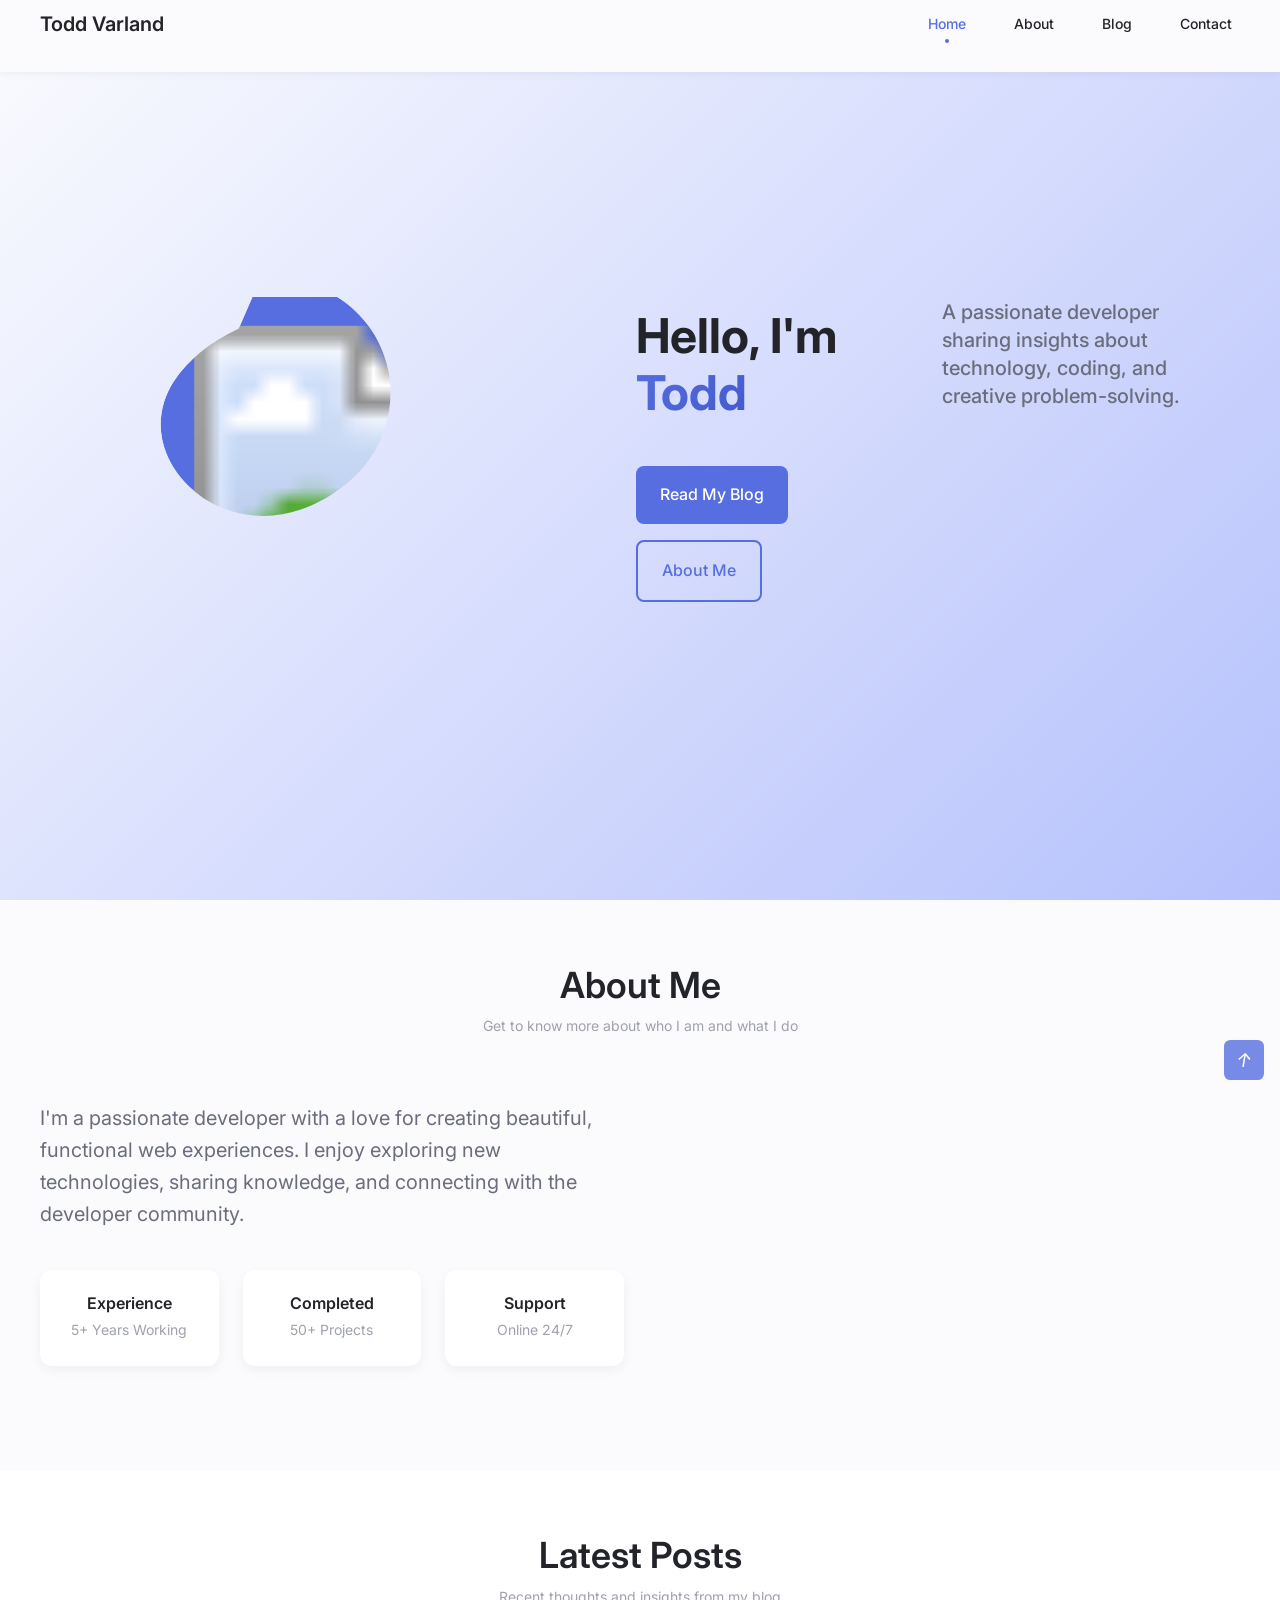
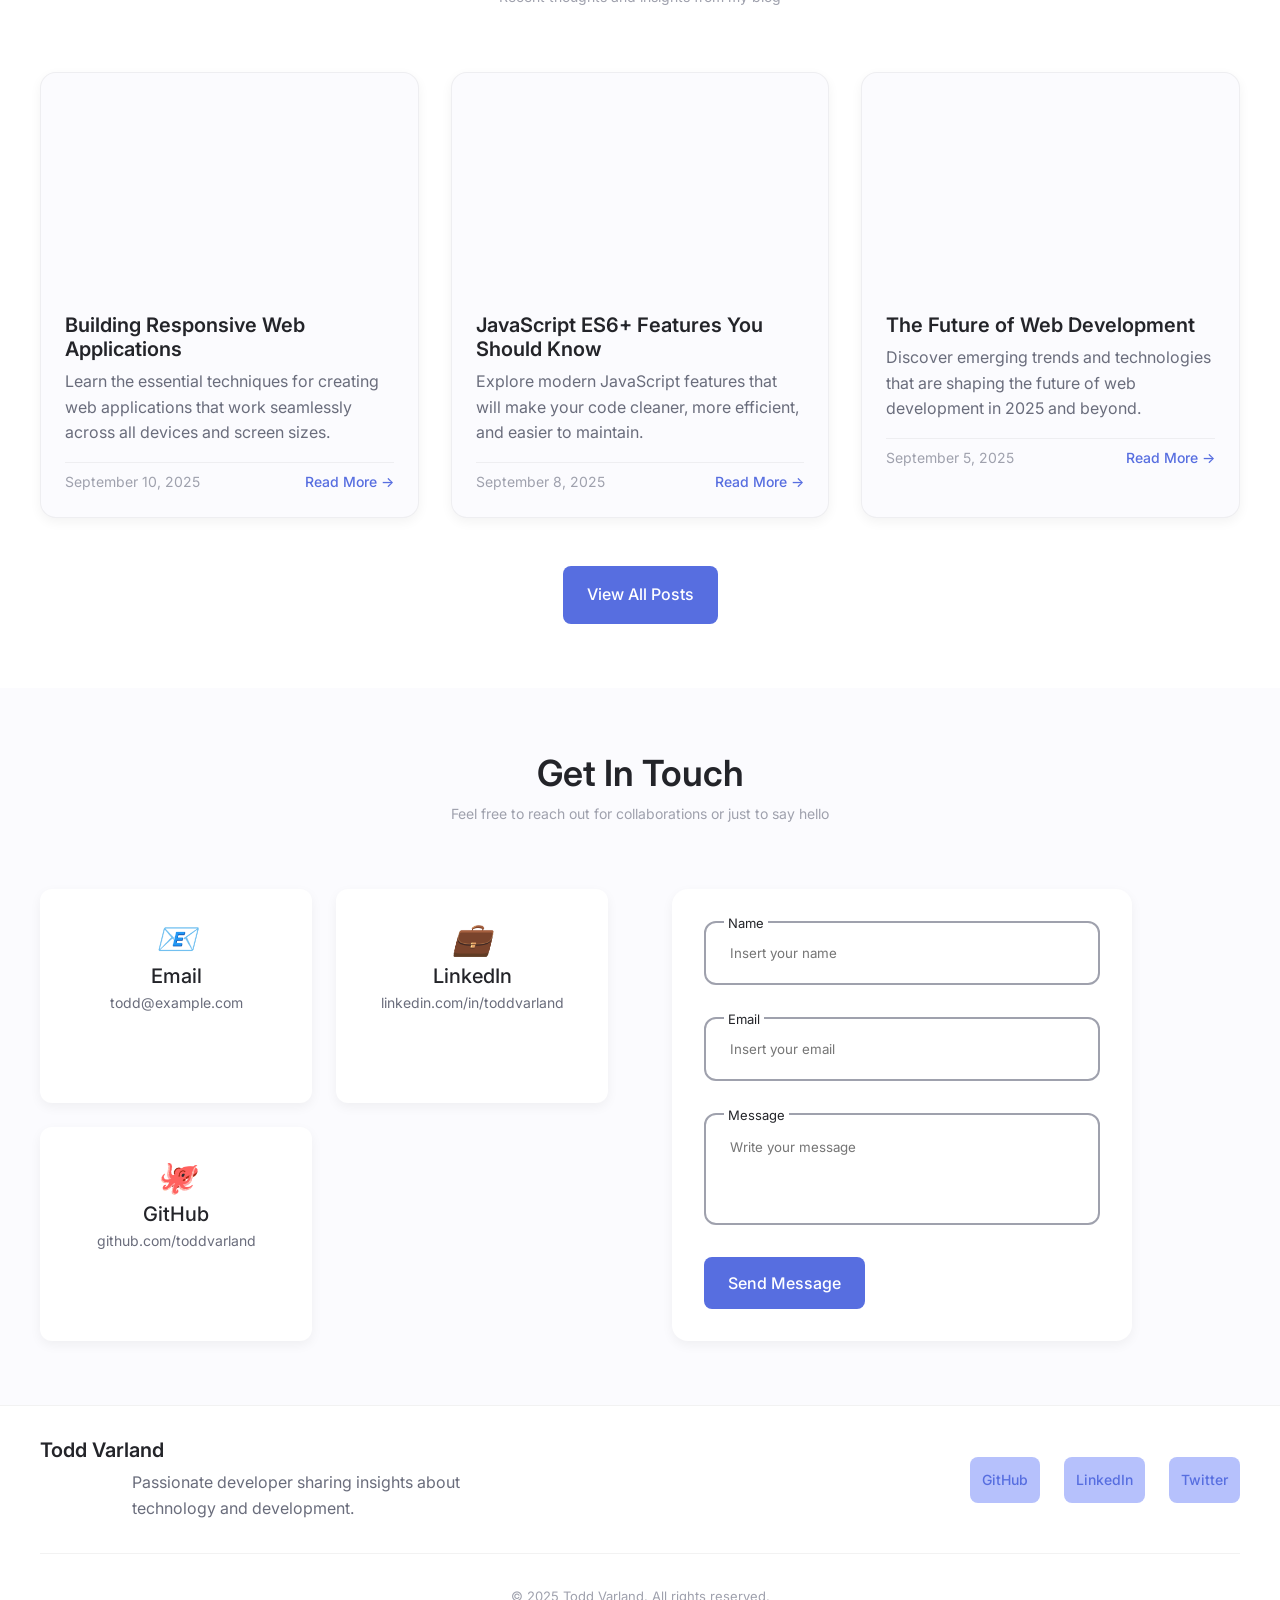
==== index.html @ dc386e63 "Add files via upload" ====
<!DOCTYPE html>
<html lang="en">
<head>
    <meta charset="UTF-8">
    <meta name="viewport" content="width=device-width, initial-scale=1.0">
    <title>Todd Varland - Personal Blog</title>
    <meta name="description" content="Personal blog featuring thoughts on technology, development, and life">
    
    <!-- Favicon -->
    <link rel="icon" href="data:image/svg+xml,<svg xmlns=%22http://www.w3.org/2000/svg%22 viewBox=%220 0 100 100%22><text y=%22.9em%22 font-size=%2290%22>📝</text></svg>">
    
    <!-- Fonts -->
    <link rel="preconnect" href="https://fonts.googleapis.com">
    <link rel="preconnect" href="https://fonts.gstatic.com" crossorigin>
    <link href="https://fonts.googleapis.com/css2?family=Inter:wght@300;400;500;600;700&family=JetBrains+Mono:wght@400;500&display=swap" rel="stylesheet">
    
    <!-- CSS -->
    <link rel="stylesheet" href="styles.css">
</head>
<body>
    <!-- Navigation -->
    <nav class="nav" id="nav">
        <div class="nav__container">
            <div class="nav__brand">
                <a href="#home" class="nav__logo">Todd Varland</a>
            </div>
            
            <div class="nav__menu" id="nav-menu">
                <ul class="nav__list">
                    <li class="nav__item">
                        <a href="#home" class="nav__link active">Home</a>
                    </li>
                    <li class="nav__item">
                        <a href="#about" class="nav__link">About</a>
                    </li>
                    <li class="nav__item">
                        <a href="#blog" class="nav__link">Blog</a>
                    </li>
                    <li class="nav__item">
                        <a href="#contact" class="nav__link">Contact</a>
                    </li>
                </ul>
                
                <div class="nav__close" id="nav-close">
                    <i class="icon-close">&times;</i>
                </div>
            </div>
            
            <div class="nav__toggle" id="nav-toggle">
                <i class="icon-menu">☰</i>
            </div>
        </div>
    </nav>

    <!-- Hero Section -->
    <section class="hero" id="home">
        <div class="hero__container">
            <div class="hero__content">
                <h1 class="hero__title">
                    Hello, I'm <span class="hero__highlight">Todd</span>
                </h1>
                <p class="hero__subtitle">
                    A passionate developer sharing insights about technology, coding, and creative problem-solving.
                </p>
                <div class="hero__actions">
                    <a href="#blog" class="btn btn--primary">Read My Blog</a>
                    <a href="#about" class="btn btn--secondary">About Me</a>
                </div>
            </div>
            <div class="hero__image">
                <div class="hero__blob">
                    <svg viewBox="0 0 200 187" xmlns="http://www.w3.org/2000/svg" xmlns:xlink="http://www.w3.org/1999/xlink">
                        <mask id="mask0" mask-type="alpha">
                            <path d="m60.1-2.5c17.3-8.2 39.1-6.6 54.9 4.4s26.5 28.1 29.4 46.6c2.9 18.5-1.3 37.3-11.9 52.4s-26.8 26.1-43.2 31.9c-16.4 5.8-34.2 5.3-49.7-1.2s-28.2-18.8-34.3-33.7c-6.1-14.9-4.4-31.1 4.4-44.9s23.5-25.1 40.8-33.3z"/>
                        </mask>
                        <g mask="url(#mask0)">
                            <path d="m60.1-2.5c17.3-8.2 39.1-6.6 54.9 4.4s26.5 28.1 29.4 46.6c2.9 18.5-1.3 37.3-11.9 52.4s-26.8 26.1-43.2 31.9c-16.4 5.8-34.2 5.3-49.7-1.2s-28.2-18.8-34.3-33.7c-6.1-14.9-4.4-31.1 4.4-44.9s23.5-25.1 40.8-33.3z"/>
                            <image class="hero__profile" x="12" y="18" href="https://via.placeholder.com/150x150/667eea/ffffff?text=TD"/>
                        </g>
                    </svg>
                </div>
            </div>
        </div>
    </section>

    <!-- About Section -->
    <section class="about" id="about">
        <div class="container">
            <div class="section__header">
                <h2 class="section__title">About Me</h2>
                <p class="section__subtitle">Get to know more about who I am and what I do</p>
            </div>
            
            <div class="about__content">
                <div class="about__text">
                    <p class="about__description">
                        I'm a passionate developer with a love for creating beautiful, functional web experiences. 
                        I enjoy exploring new technologies, sharing knowledge, and connecting with the developer community.
                    </p>
                    <div class="about__info">
                        <div class="about__box">
                            <h3 class="about__title">Experience</h3>
                            <span class="about__subtitle">5+ Years Working</span>
                        </div>
                        <div class="about__box">
                            <h3 class="about__title">Completed</h3>
                            <span class="about__subtitle">50+ Projects</span>
                        </div>
                        <div class="about__box">
                            <h3 class="about__title">Support</h3>
                            <span class="about__subtitle">Online 24/7</span>
                        </div>
                    </div>
                </div>
            </div>
        </div>
    </section>

    <!-- Blog Section -->
    <section class="blog" id="blog">
        <div class="container">
            <div class="section__header">
                <h2 class="section__title">Latest Posts</h2>
                <p class="section__subtitle">Recent thoughts and insights from my blog</p>
            </div>
            
            <div class="blog__container" id="blog-posts">
                <!-- Blog posts will be loaded here by JavaScript -->
            </div>
            
            <div class="blog__actions">
                <a href="blog.html" class="btn btn--primary">View All Posts</a>
            </div>
        </div>
    </section>

    <!-- Contact Section -->
    <section class="contact" id="contact">
        <div class="container">
            <div class="section__header">
                <h2 class="section__title">Get In Touch</h2>
                <p class="section__subtitle">Feel free to reach out for collaborations or just to say hello</p>
            </div>
            
            <div class="contact__content">
                <div class="contact__info">
                    <div class="contact__card">
                        <i class="contact__icon">📧</i>
                        <h3 class="contact__title">Email</h3>
                        <p class="contact__data">todd@example.com</p>
                    </div>
                    
                    <div class="contact__card">
                        <i class="contact__icon">💼</i>
                        <h3 class="contact__title">LinkedIn</h3>
                        <p class="contact__data">linkedin.com/in/toddvarland</p>
                    </div>
                    
                    <div class="contact__card">
                        <i class="contact__icon">🐙</i>
                        <h3 class="contact__title">GitHub</h3>
                        <p class="contact__data">github.com/toddvarland</p>
                    </div>
                </div>
                
                <form class="contact__form" id="contact-form">
                    <div class="contact__form-div">
                        <label class="contact__form-tag">Name</label>
                        <input type="text" name="name" placeholder="Insert your name" class="contact__form-input" required>
                    </div>
                    
                    <div class="contact__form-div">
                        <label class="contact__form-tag">Email</label>
                        <input type="email" name="email" placeholder="Insert your email" class="contact__form-input" required>
                    </div>
                    
                    <div class="contact__form-div contact__form-area">
                        <label class="contact__form-tag">Message</label>
                        <textarea name="message" cols="30" rows="10" placeholder="Write your message" class="contact__form-input" required></textarea>
                    </div>
                    
                    <button type="submit" class="btn btn--primary">
                        Send Message
                    </button>
                </form>
            </div>
        </div>
    </section>

    <!-- Footer -->
    <footer class="footer">
        <div class="container">
            <div class="footer__content">
                <div class="footer__info">
                    <h3 class="footer__title">Todd Varland</h3>
                    <p class="footer__description">
                        Passionate developer sharing insights about technology and development.
                    </p>
                </div>
                
                <div class="footer__social">
                    <a href="#" class="footer__social-link" target="_blank">GitHub</a>
                    <a href="#" class="footer__social-link" target="_blank">LinkedIn</a>
                    <a href="#" class="footer__social-link" target="_blank">Twitter</a>
                </div>
            </div>
            
            <div class="footer__copy">
                <p>&copy; 2025 Todd Varland. All rights reserved.</p>
            </div>
        </div>
    </footer>

    <!-- Scroll Up Button -->
    <a href="#" class="scrollup" id="scroll-up">
        <i class="scrollup__icon">↑</i>
    </a>

    <!-- JavaScript -->
    <script src="script.js"></script>
</body>
</html>
---- styles.css ----
/* ===== CSS VARIABLES ===== */
:root {
  --header-height: 3rem;
  
  /* Colors */
  --hue-color: 230;
  --first-color: hsl(var(--hue-color), 69%, 61%);
  --first-color-second: hsl(var(--hue-color), 69%, 61%);
  --first-color-alt: hsl(var(--hue-color), 57%, 53%);
  --first-color-lighter: hsl(var(--hue-color), 92%, 85%);
  --title-color: hsl(var(--hue-color), 8%, 15%);
  --text-color: hsl(var(--hue-color), 8%, 45%);
  --text-color-light: hsl(var(--hue-color), 8%, 65%);
  --input-color: hsl(var(--hue-color), 70%, 96%);
  --body-color: hsl(var(--hue-color), 60%, 99%);
  --container-color: #fff;
  --scroll-bar-color: hsl(var(--hue-color), 12%, 90%);
  --scroll-thumb-color: hsl(var(--hue-color), 12%, 80%);

  /* Typography */
  --body-font: 'Inter', sans-serif;
  --code-font: 'JetBrains Mono', monospace;

  --big-font-size: 2rem;
  --h1-font-size: 1.5rem;
  --h2-font-size: 1.25rem;
  --h3-font-size: 1.125rem;
  --normal-font-size: .938rem;
  --small-font-size: .813rem;
  --smaller-font-size: .75rem;

  /* Font weight */
  --font-medium: 500;
  --font-semi-bold: 600;
  --font-bold: 700;

  /* Margins Bottom */
  --mb-0-25: .25rem;
  --mb-0-5: .5rem;
  --mb-0-75: .75rem;
  --mb-1: 1rem;
  --mb-1-5: 1.5rem;
  --mb-2: 2rem;
  --mb-2-5: 2.5rem;
  --mb-3: 3rem;

  /* z index */
  --z-tooltip: 10;
  --z-fixed: 100;
  --z-modal: 1000;

  /* Animation */
  --transition: all 0.3s cubic-bezier(0.4, 0, 0.2, 1);
}

/* Font size for large devices */
@media screen and (min-width: 968px) {
  :root {
    --big-font-size: 3rem;
    --h1-font-size: 2.25rem;
    --h2-font-size: 1.5rem;
    --h3-font-size: 1.25rem;
    --normal-font-size: 1rem;
    --small-font-size: .875rem;
    --smaller-font-size: .813rem;
  }
}

/* Dark theme */
body.dark-theme {
  --first-color-second: hsl(var(--hue-color), 30%, 8%);
  --title-color: hsl(var(--hue-color), 8%, 95%);
  --text-color: hsl(var(--hue-color), 8%, 75%);
  --input-color: hsl(var(--hue-color), 29%, 16%);
  --body-color: hsl(var(--hue-color), 28%, 12%);
  --container-color: hsl(var(--hue-color), 29%, 16%);
  --scroll-bar-color: hsl(var(--hue-color), 12%, 48%);
  --scroll-thumb-color: hsl(var(--hue-color), 12%, 36%);
}

/* ===== BASE ===== */
* {
  box-sizing: border-box;
  padding: 0;
  margin: 0;
}

html {
  scroll-behavior: smooth;
}

body {
  margin: 0 0 var(--header-height) 0;
  font-family: var(--body-font);
  font-size: var(--normal-font-size);
  background-color: var(--body-color);
  color: var(--text-color);
  line-height: 1.6;
}

h1, h2, h3, h4 {
  color: var(--title-color);
  font-weight: var(--font-semi-bold);
  line-height: 1.2;
}

ul {
  list-style: none;
}

a {
  text-decoration: none;
  color: inherit;
}

img {
  max-width: 100%;
  height: auto;
}

/* ===== REUSABLE CSS CLASSES ===== */
.container {
  max-width: 1200px;
  margin-left: var(--mb-1-5);
  margin-right: var(--mb-1-5);
}

.grid {
  display: grid;
}

.section {
  padding: 2rem 0 4rem;
}

.section__title {
  font-size: var(--h1-font-size);
  color: var(--title-color);
  text-align: center;
  margin-bottom: var(--mb-0-5);
}

.section__subtitle {
  display: block;
  font-size: var(--small-font-size);
  color: var(--text-color-light);
  text-align: center;
  margin-bottom: var(--mb-3);
}

.section__header {
  margin-bottom: var(--mb-3);
}

/* ===== BUTTONS ===== */
.btn {
  display: inline-block;
  background-color: var(--first-color);
  color: #fff;
  padding: 1rem 1.5rem;
  border-radius: .5rem;
  font-weight: var(--font-medium);
  text-align: center;
  border: none;
  cursor: pointer;
  transition: var(--transition);
  font-family: inherit;
  font-size: var(--normal-font-size);
}

.btn:hover {
  background-color: var(--first-color-alt);
  transform: translateY(-2px);
  box-shadow: 0 8px 24px rgba(0, 0, 0, 0.1);
}

.btn--secondary {
  background-color: transparent;
  color: var(--first-color);
  border: 2px solid var(--first-color);
}

.btn--secondary:hover {
  background-color: var(--first-color);
  color: #fff;
}

.btn--small {
  padding: .75rem 1rem;
  font-size: var(--small-font-size);
}

/* ===== HEADER & NAV ===== */
.nav {
  width: 100%;
  height: var(--header-height);
  background-color: var(--body-color);
  position: fixed;
  top: 0;
  left: 0;
  z-index: var(--z-fixed);
  transition: var(--transition);
  box-shadow: 0 2px 8px rgba(0, 0, 0, 0.05);
}

.nav__container {
  max-width: 1200px;
  height: var(--header-height);
  display: flex;
  justify-content: space-between;
  align-items: center;
  margin: 0 var(--mb-1-5);
}

.nav__logo {
  color: var(--title-color);
  font-weight: var(--font-semi-bold);
  font-size: var(--h3-font-size);
}

.nav__menu {
  position: relative;
}

.nav__list {
  display: flex;
  column-gap: 2rem;
}

.nav__link {
  display: flex;
  flex-direction: column;
  align-items: center;
  font-size: var(--small-font-size);
  color: var(--title-color);
  font-weight: var(--font-medium);
  padding: .5rem;
  border-radius: .25rem;
  position: relative;
  transition: var(--transition);
}

.nav__link:hover,
.nav__link.active {
  color: var(--first-color);
}

.nav__link.active::after {
  content: '';
  position: absolute;
  bottom: 0;
  left: 50%;
  transform: translateX(-50%);
  width: 4px;
  height: 4px;
  background-color: var(--first-color);
  border-radius: 50%;
}

.nav__toggle,
.nav__close {
  display: none;
}

/* ===== HERO ===== */
.hero {
  background: linear-gradient(135deg, var(--body-color) 0%, var(--first-color-lighter) 100%);
  padding: calc(var(--header-height) + 2rem) 0 2rem;
  min-height: 100vh;
  display: flex;
  align-items: center;
}

.hero__container {
  max-width: 1200px;
  margin: 0 var(--mb-1-5);
  display: grid;
  gap: 1.5rem;
  align-items: center;
}

.hero__content {
  display: grid;
  gap: 1.5rem;
}

.hero__title {
  font-size: var(--big-font-size);
  margin-bottom: var(--mb-0-75);
  font-weight: var(--font-bold);
}

.hero__highlight {
  background: linear-gradient(135deg, var(--first-color), var(--first-color-alt));
  -webkit-background-clip: text;
  -webkit-text-fill-color: transparent;
  background-clip: text;
}

.hero__subtitle {
  font-size: var(--h3-font-size);
  color: var(--text-color);
  font-weight: var(--font-medium);
  line-height: 1.4;
  margin-bottom: var(--mb-2);
}

.hero__actions {
  display: flex;
  gap: 1rem;
  flex-wrap: wrap;
}

.hero__image {
  display: flex;
  justify-content: center;
}

.hero__blob {
  width: 200px;
  fill: var(--first-color);
}

.hero__blob path {
  fill: var(--first-color);
}

.hero__profile {
  width: 120px;
  height: 120px;
  border-radius: 50%;
}

/* ===== ABOUT ===== */
.about {
  padding: 4rem 0;
}

.about__content {
  display: grid;
  gap: 2rem;
}

.about__description {
  text-align: center;
  margin-bottom: var(--mb-2-5);
  font-size: var(--h3-font-size);
  line-height: 1.6;
}

.about__info {
  display: grid;
  grid-template-columns: repeat(auto-fit, minmax(150px, 1fr));
  gap: 1.5rem;
  margin-bottom: var(--mb-2-5);
}

.about__box {
  background-color: var(--container-color);
  border-radius: .75rem;
  text-align: center;
  padding: 1.5rem;
  box-shadow: 0 4px 12px rgba(0, 0, 0, 0.05);
  transition: var(--transition);
}

.about__box:hover {
  transform: translateY(-4px);
  box-shadow: 0 8px 24px rgba(0, 0, 0, 0.1);
}

.about__title {
  font-size: var(--normal-font-size);
  color: var(--title-color);
  font-weight: var(--font-semi-bold);
  margin-bottom: var(--mb-0-25);
}

.about__subtitle {
  font-size: var(--small-font-size);
  color: var(--text-color-light);
}

/* ===== BLOG ===== */
.blog {
  background-color: var(--container-color);
  padding: 4rem 0;
}

.blog__container {
  display: grid;
  gap: 2rem;
  grid-template-columns: repeat(auto-fit, minmax(300px, 1fr));
}

.blog__card {
  background-color: var(--body-color);
  padding: 1.5rem;
  border-radius: 1rem;
  box-shadow: 0 4px 12px rgba(0, 0, 0, 0.05);
  transition: var(--transition);
  border: 1px solid rgba(0, 0, 0, 0.05);
}

.blog__card:hover {
  transform: translateY(-4px);
  box-shadow: 0 12px 32px rgba(0, 0, 0, 0.1);
}

.blog__img {
  width: 100%;
  height: 200px;
  border-radius: .75rem;
  margin-bottom: var(--mb-1);
  object-fit: cover;
  background: linear-gradient(135deg, var(--first-color-lighter), var(--first-color));
}

.blog__title {
  font-size: var(--h3-font-size);
  margin-bottom: var(--mb-0-5);
  color: var(--title-color);
}

.blog__title:hover {
  color: var(--first-color);
}

.blog__description {
  margin-bottom: var(--mb-1);
  color: var(--text-color);
  line-height: 1.6;
}

.blog__footer {
  display: flex;
  justify-content: space-between;
  align-items: center;
  padding-top: var(--mb-0-5);
  border-top: 1px solid rgba(0, 0, 0, 0.05);
}

.blog__date {
  font-size: var(--small-font-size);
  color: var(--text-color-light);
}

.blog__read-more {
  color: var(--first-color);
  font-weight: var(--font-medium);
  font-size: var(--small-font-size);
}

.blog__actions {
  text-align: center;
  margin-top: var(--mb-3);
}

/* ===== CONTACT ===== */
.contact {
  padding: 4rem 0;
}

.contact__content {
  display: grid;
  gap: 3rem;
}

.contact__info {
  display: grid;
  gap: 1.5rem;
  grid-template-columns: repeat(auto-fit, minmax(250px, 1fr));
}

.contact__card {
  background-color: var(--container-color);
  padding: 1.5rem;
  border-radius: .75rem;
  text-align: center;
  box-shadow: 0 4px 12px rgba(0, 0, 0, 0.05);
  transition: var(--transition);
}

.contact__card:hover {
  transform: translateY(-4px);
  box-shadow: 0 8px 24px rgba(0, 0, 0, 0.1);
}

.contact__icon {
  font-size: 2rem;
  margin-bottom: var(--mb-0-5);
}

.contact__title {
  font-size: var(--h3-font-size);
  color: var(--title-color);
  font-weight: var(--font-medium);
  margin-bottom: var(--mb-0-25);
}

.contact__data {
  color: var(--text-color);
  font-size: var(--small-font-size);
}

.contact__form {
  background-color: var(--container-color);
  padding: 2rem;
  border-radius: 1rem;
  box-shadow: 0 4px 12px rgba(0, 0, 0, 0.05);
}

.contact__form-div {
  position: relative;
  margin-bottom: var(--mb-2);
  height: 4rem;
}

.contact__form-area {
  height: 7rem;
}

.contact__form-input {
  position: absolute;
  top: 0;
  left: 0;
  width: 100%;
  height: 100%;
  border: 2px solid var(--text-color-light);
  background: none;
  color: var(--text-color);
  outline: none;
  border-radius: .75rem;
  padding: 1.5rem;
  z-index: 1;
  resize: none;
  font-family: inherit;
  transition: var(--transition);
}

.contact__form-input:focus {
  border-color: var(--first-color);
}

.contact__form-tag {
  position: absolute;
  top: -.75rem;
  left: 1.25rem;
  font-size: var(--smaller-font-size);
  padding: .25rem;
  background-color: var(--container-color);
  color: var(--title-color);
  z-index: 10;
}

/* ===== FOOTER ===== */
.footer {
  background-color: var(--container-color);
  padding: 2rem 0 1rem;
  border-top: 1px solid rgba(0, 0, 0, 0.05);
}

.footer__content {
  display: grid;
  gap: 2rem;
  align-items: center;
  text-align: center;
}

.footer__title {
  font-size: var(--h3-font-size);
  color: var(--title-color);
  margin-bottom: var(--mb-0-5);
}

.footer__description {
  max-width: 400px;
  margin: 0 auto;
  color: var(--text-color);
}

.footer__social {
  display: flex;
  justify-content: center;
  gap: 1.5rem;
}

.footer__social-link {
  background-color: var(--first-color-lighter);
  color: var(--first-color);
  padding: .75rem;
  border-radius: .5rem;
  font-size: var(--small-font-size);
  font-weight: var(--font-medium);
  transition: var(--transition);
}

.footer__social-link:hover {
  background-color: var(--first-color);
  color: #fff;
  transform: translateY(-2px);
}

.footer__copy {
  text-align: center;
  font-size: var(--smaller-font-size);
  color: var(--text-color-light);
  margin-top: var(--mb-2);
  padding-top: var(--mb-2);
  border-top: 1px solid rgba(0, 0, 0, 0.05);
}

/* ===== SCROLL UP ===== */
.scrollup {
  position: fixed;
  right: 1rem;
  bottom: -20%;
  background-color: var(--first-color);
  opacity: .8;
  padding: 0 .3rem;
  border-radius: .4rem;
  z-index: var(--z-tooltip);
  transition: var(--transition);
  width: 40px;
  height: 40px;
  display: flex;
  align-items: center;
  justify-content: center;
}

.scrollup:hover {
  background-color: var(--first-color-alt);
  opacity: 1;
  transform: translateY(-2px);
}

.scrollup__icon {
  color: #fff;
  font-size: 1.2rem;
}

.show-scroll {
  bottom: 5rem;
}

/* ===== SCROLL BAR ===== */
::-webkit-scrollbar {
  width: .60rem;
  background-color: var(--scroll-bar-color);
  border-radius: .5rem;
}

::-webkit-scrollbar-thumb {
  background-color: var(--scroll-thumb-color);
  border-radius: .5rem;
}

::-webkit-scrollbar-thumb:hover {
  background-color: var(--text-color-light);
}

/* ===== MEDIA QUERIES ===== */

/* For small devices */
@media screen and (max-width: 350px) {
  .container {
    margin-left: var(--mb-1);
    margin-right: var(--mb-1);
  }

  .hero__actions {
    flex-direction: column;
  }

  .hero__actions .btn {
    width: 100%;
  }

  .nav__menu {
    padding: 2rem .25rem 4rem;
  }
  
  .nav__list {
    column-gap: 0;
  }

  .about__info {
    grid-template-columns: 1fr;
  }

  .contact__info {
    grid-template-columns: 1fr;
  }
}

/* For medium devices */
@media screen and (min-width: 568px) {
  .hero__content,
  .about__content,
  .contact__content {
    grid-template-columns: repeat(2, 1fr);
  }

  .hero__content {
    align-items: center;
  }

  .hero__image {
    order: 1;
  }

  .hero__content {
    order: 2;
  }
}

@media screen and (max-width: 767px) {
  .nav__menu {
    position: fixed;
    bottom: -100%;
    left: 0;
    width: 100%;
    background-color: var(--body-color);
    padding: 2rem 1.5rem 4rem;
    box-shadow: 0 -1px 4px rgba(0, 0, 0, .15);
    border-radius: 1.5rem 1.5rem 0 0;
    transition: var(--transition);
  }

  .nav__list {
    grid-template-columns: repeat(3, 1fr);
    gap: 2rem;
  }

  .nav__toggle,
  .nav__close {
    display: block;
  }

  .nav__toggle {
    font-size: 1.1rem;
    cursor: pointer;
    color: var(--title-color);
  }

  .nav__close {
    position: absolute;
    right: 1.3rem;
    bottom: .5rem;
    font-size: 1.5rem;
    cursor: pointer;
    color: var(--first-color);
  }

  .show-menu {
    bottom: 0;
  }

  /* Scroll header */
  .scroll-header {
    box-shadow: 0 -1px 4px rgba(0, 0, 0, .15);
  }
}

/* For large devices */
@media screen and (min-width: 768px) {
  .container {
    margin-left: auto;
    margin-right: auto;
  }

  body {
    margin: 0;
  }

  .section {
    padding: 6rem 0 2rem;
  }

  .section__subtitle {
    margin-bottom: 4rem;
  }

  .nav {
    height: calc(var(--header-height) + 1.5rem);
  }

  .nav__list {
    column-gap: 2rem;
  }

  .nav__toggle,
  .nav__close {
    display: none;
  }

  .hero {
    padding: 0;
    min-height: 100vh;
  }

  .hero__container {
    grid-template-columns: repeat(2, 1fr);
    align-items: center;
  }

  .hero__content {
    text-align: left;
  }

  .hero__actions {
    justify-content: flex-start;
  }

  .about__container {
    grid-template-columns: repeat(2, 1fr);
    align-items: center;
    column-gap: 4rem;
  }

  .about__content {
    text-align: left;
  }

  .about__description {
    text-align: left;
    margin-bottom: var(--mb-2-5);
  }

  .contact__content {
    grid-template-columns: repeat(2, 1fr);
    column-gap: 4rem;
  }

  .footer__content {
    grid-template-columns: repeat(2, 1fr);
    align-items: center;
    text-align: left;
  }

  .footer__social {
    justify-content: flex-end;
  }
}

@media screen and (min-width: 1024px) {
  .header,
  .main,
  .footer__container {
    padding: 0;
  }

  .nav__container {
    margin: 0 auto;
  }

  .hero__blob {
    width: 320px;
  }

  .hero__profile {
    width: 170px;
    height: 170px;
  }

  .about__info {
    grid-template-columns: repeat(3, 1fr);
  }

  .blog__container {
    grid-template-columns: repeat(3, 1fr);
  }

  .contact__form {
    width: 460px;
  }

  .contact__inputs {
    grid-template-columns: repeat(2, 1fr);
  }
}

/* ===== ANIMATIONS ===== */
@keyframes fadeInUp {
  from {
    opacity: 0;
    transform: translateY(30px);
  }
  to {
    opacity: 1;
    transform: translateY(0);
  }
}

@keyframes fadeIn {
  from {
    opacity: 0;
  }
  to {
    opacity: 1;
  }
}

.fade-in {
  animation: fadeIn 0.6s ease-out;
}

.fade-in-up {
  animation: fadeInUp 0.6s ease-out;
}
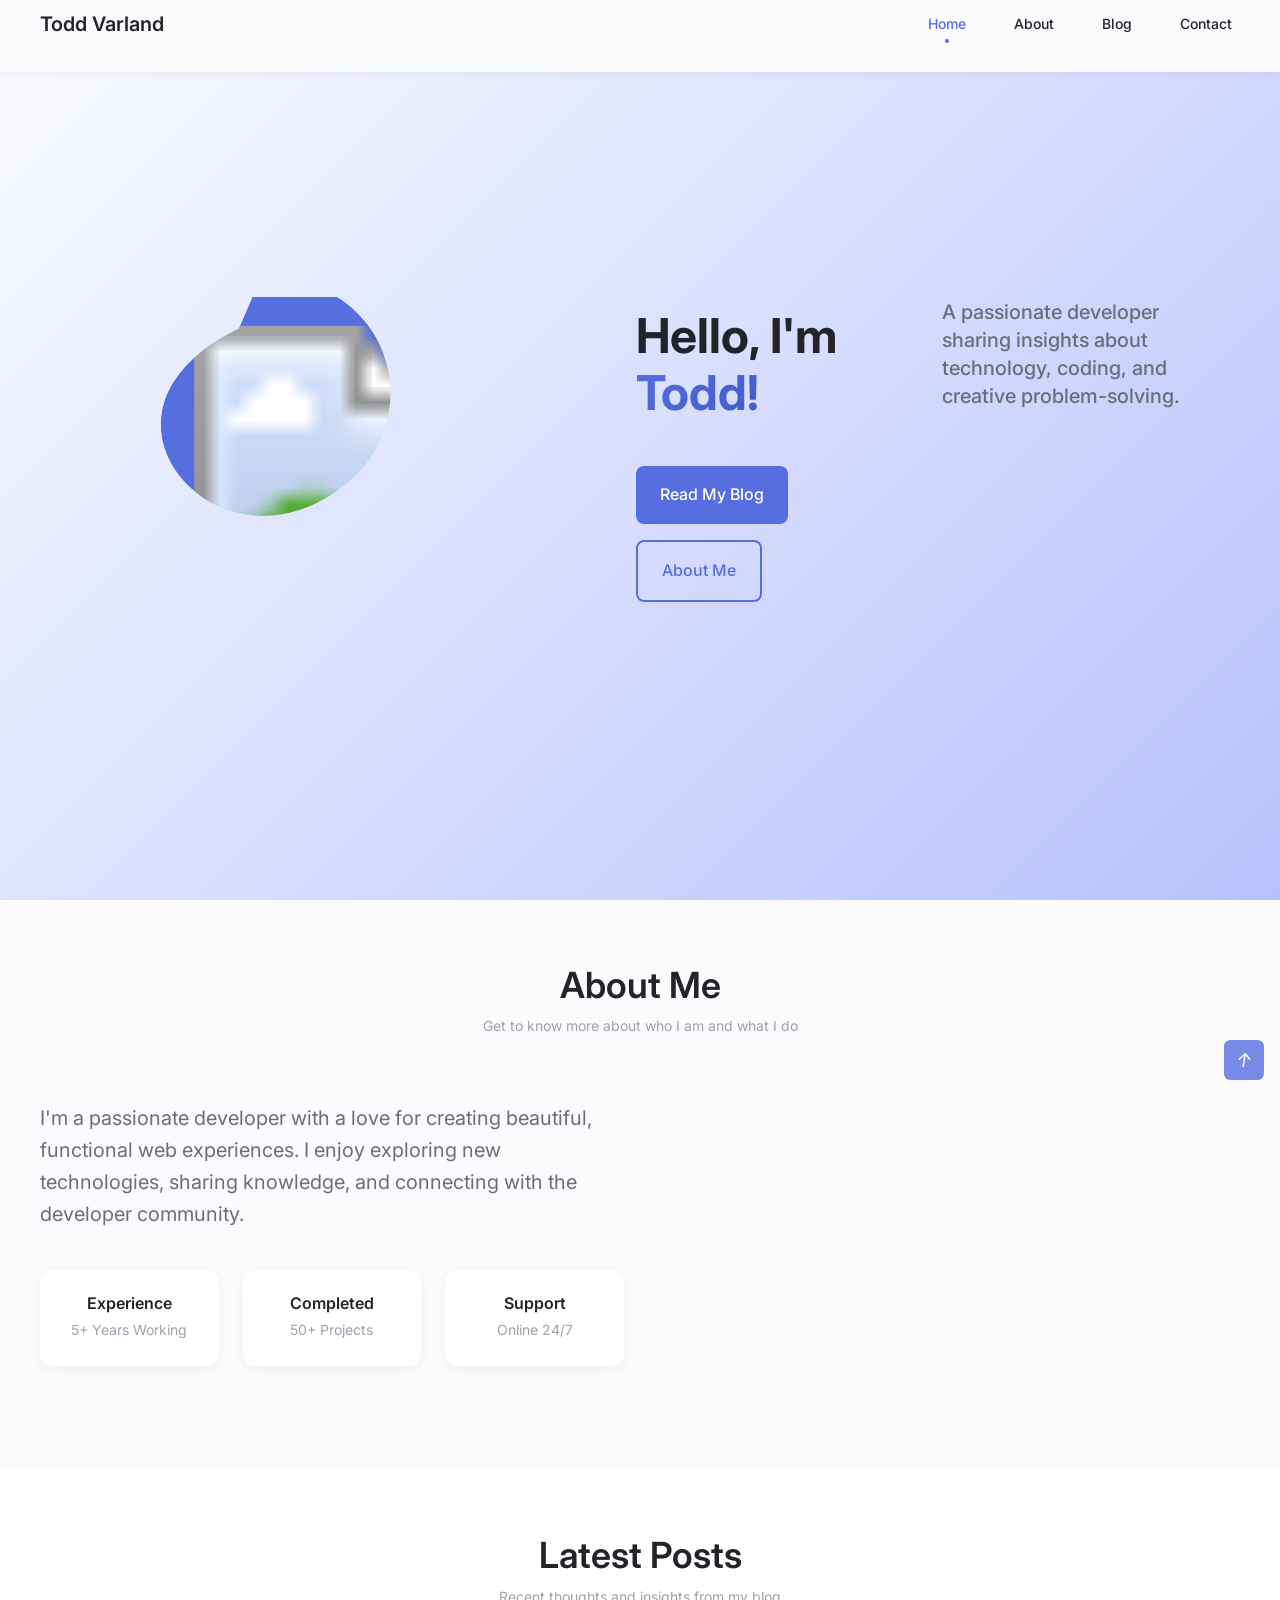
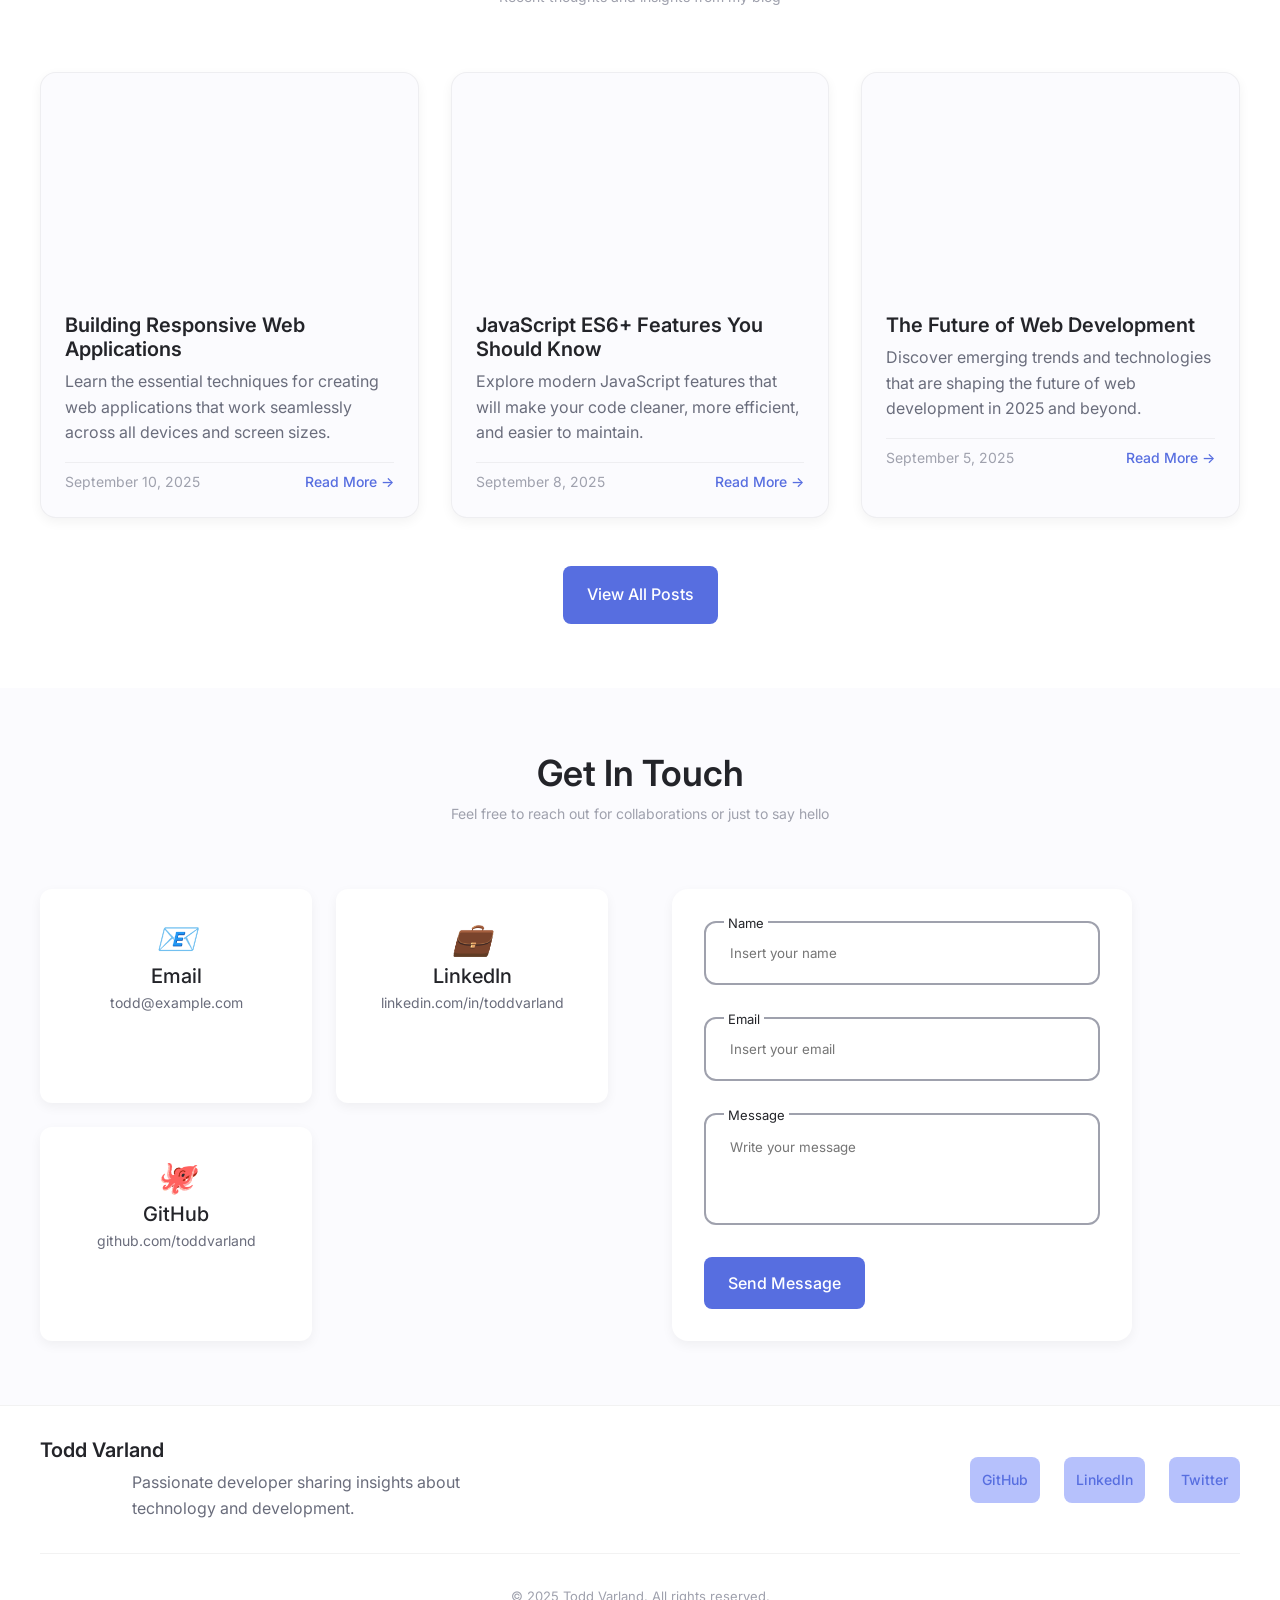
==== commit 487c9203: "changed name" ====
--- a/index.html
+++ b/index.html
@@ -57,7 +57,7 @@
         <div class="hero__container">
             <div class="hero__content">
                 <h1 class="hero__title">
-                    Hello, I'm <span class="hero__highlight">Todd</span>
+                    Hello, I'm <span class="hero__highlight">Todd!</span>
                 </h1>
                 <p class="hero__subtitle">
                     A passionate developer sharing insights about technology, coding, and creative problem-solving.
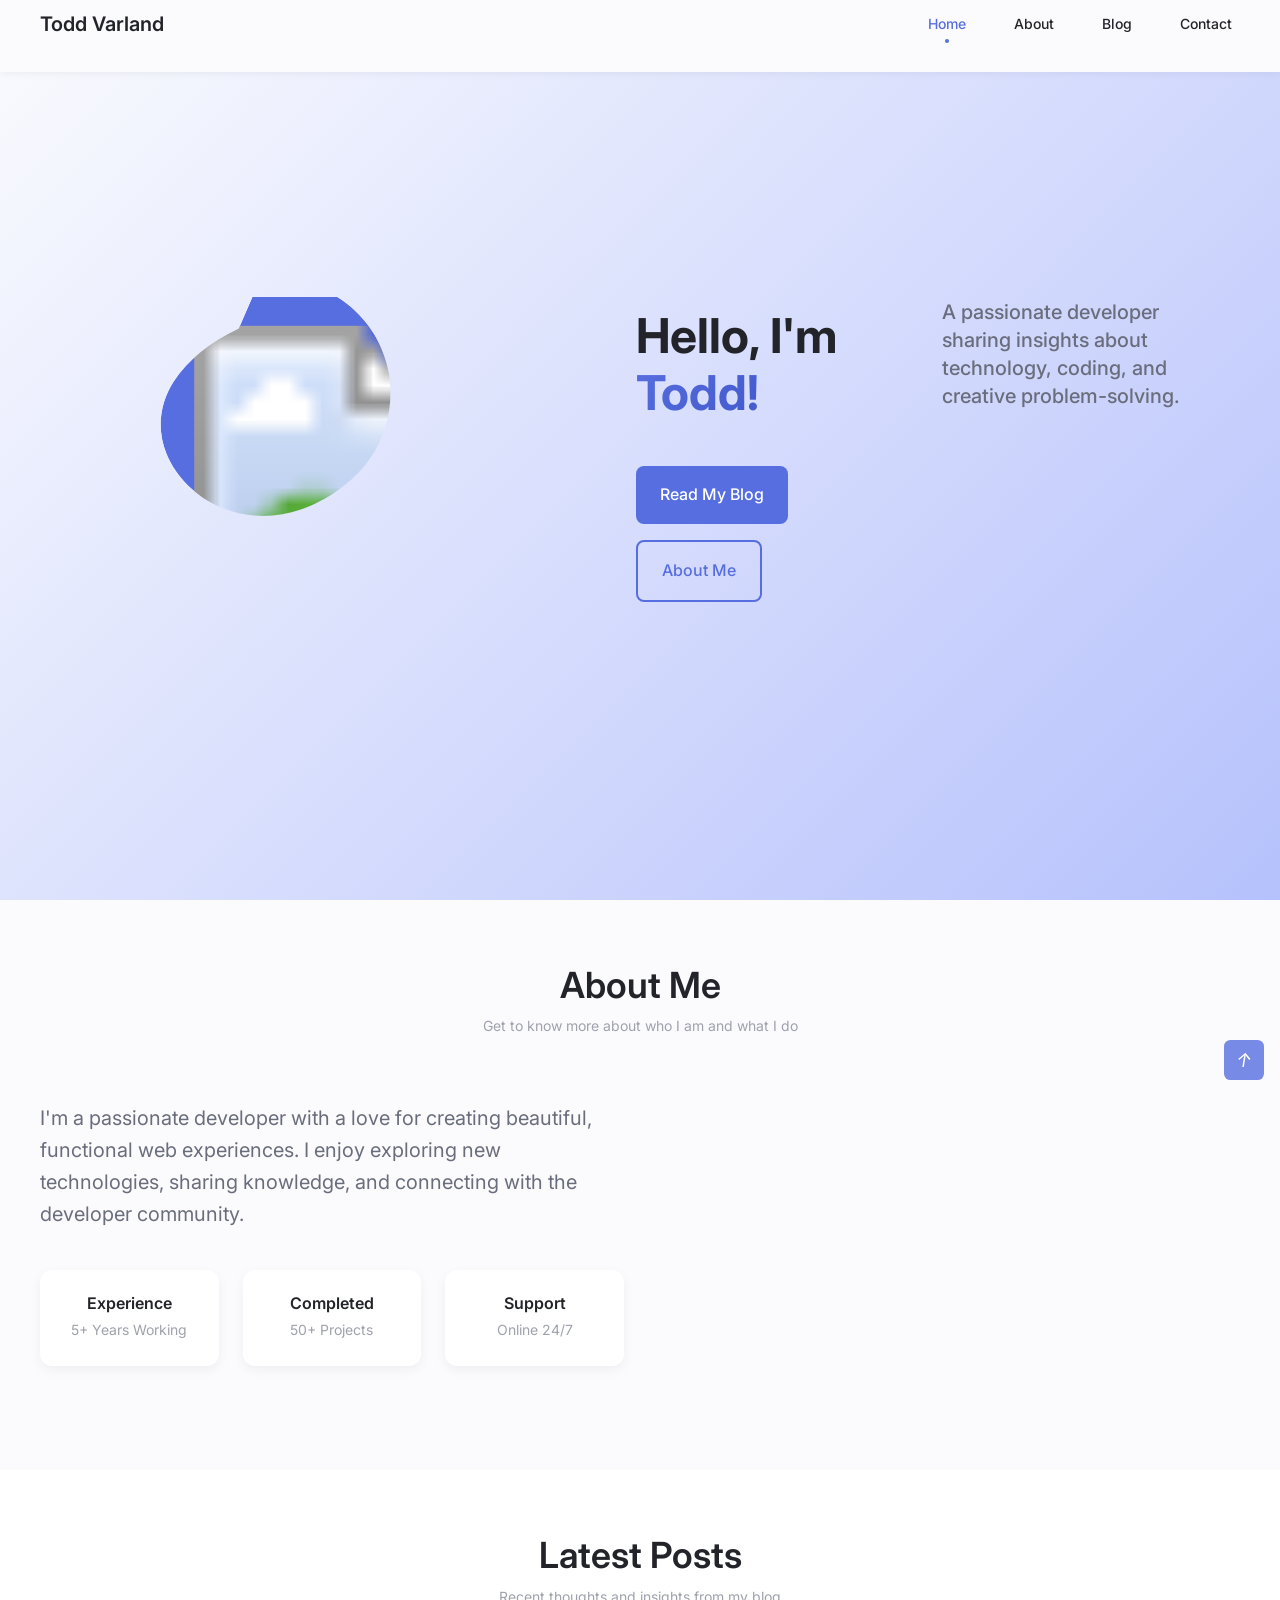
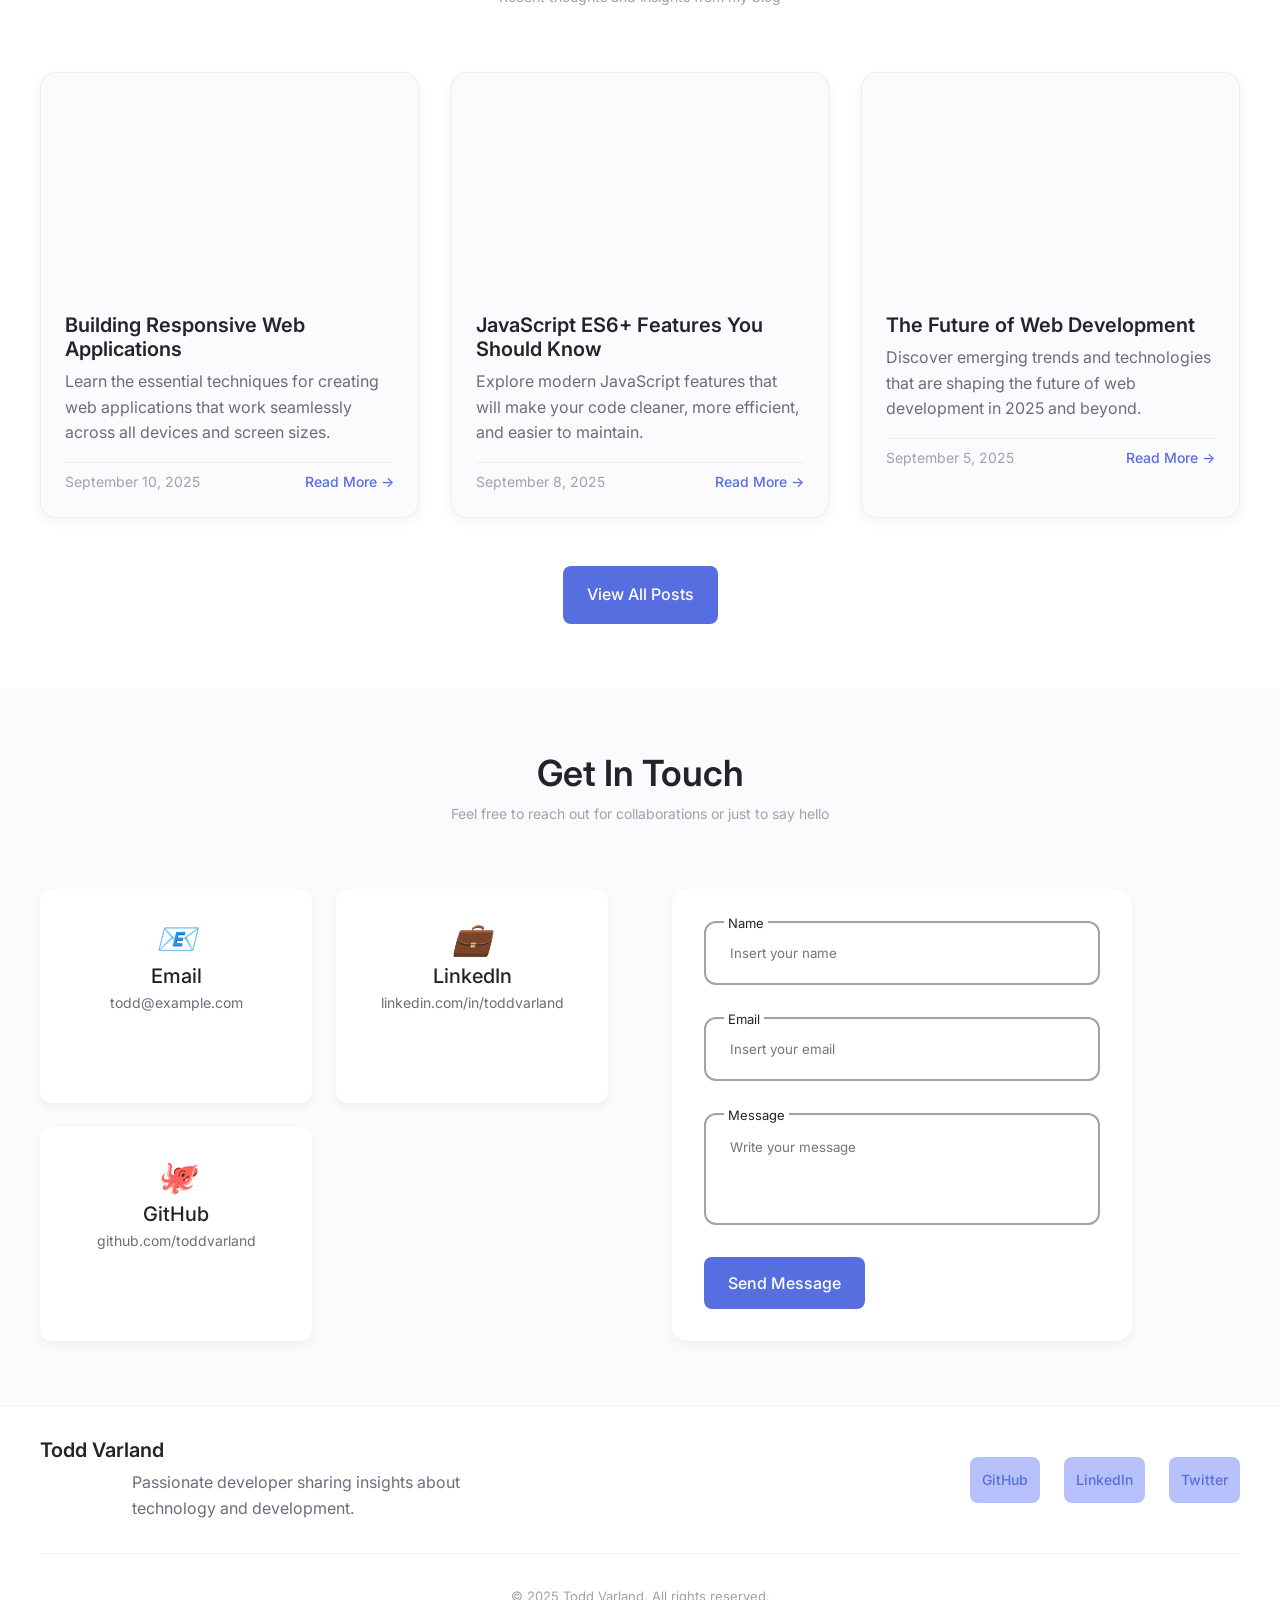
==== commit f1372a95: "Add Raven Wizard watermark to main page" ====
--- a/index.html
+++ b/index.html
@@ -1,6 +1,15 @@
 <!DOCTYPE html>
 <html lang="en">
 <head>
+<!-- Google tag (gtag.js) -->
+<script async src="https://www.googletagmanager.com/gtag/js?id=G-9FV2CDM1E6"></script>
+<script>
+  window.dataLayer = window.dataLayer || [];
+  function gtag(){dataLayer.push(arguments);}
+  gtag('js', new Date());
+
+  gtag('config', 'G-9FV2CDM1E6');
+</script>
     <meta charset="UTF-8">
     <meta name="viewport" content="width=device-width, initial-scale=1.0">
     <title>Todd Varland - Personal Blog</title>
@@ -18,6 +27,11 @@
     <link rel="stylesheet" href="styles.css">
 </head>
 <body>
+    <!-- Watermark -->
+    <div class="watermark">
+        <img src="Raven_Wizard_Student_Book_5.jpg" alt="">
+    </div>
+    
     <!-- Navigation -->
     <nav class="nav" id="nav">
         <div class="nav__container">
--- a/styles.css
+++ b/styles.css
@@ -96,6 +96,24 @@
   background-color: var(--body-color);
   color: var(--text-color);
   line-height: 1.6;
+  position: relative;
+}
+
+.watermark {
+  position: fixed;
+  top: 50%;
+  left: 50%;
+  transform: translate(-50%, -50%);
+  width: 60%;
+  max-width: 800px;
+  opacity: 0.05;
+  pointer-events: none;
+  z-index: 0;
+}
+
+.watermark img {
+  width: 100%;
+  height: auto;
 }
 
 h1, h2, h3, h4 {
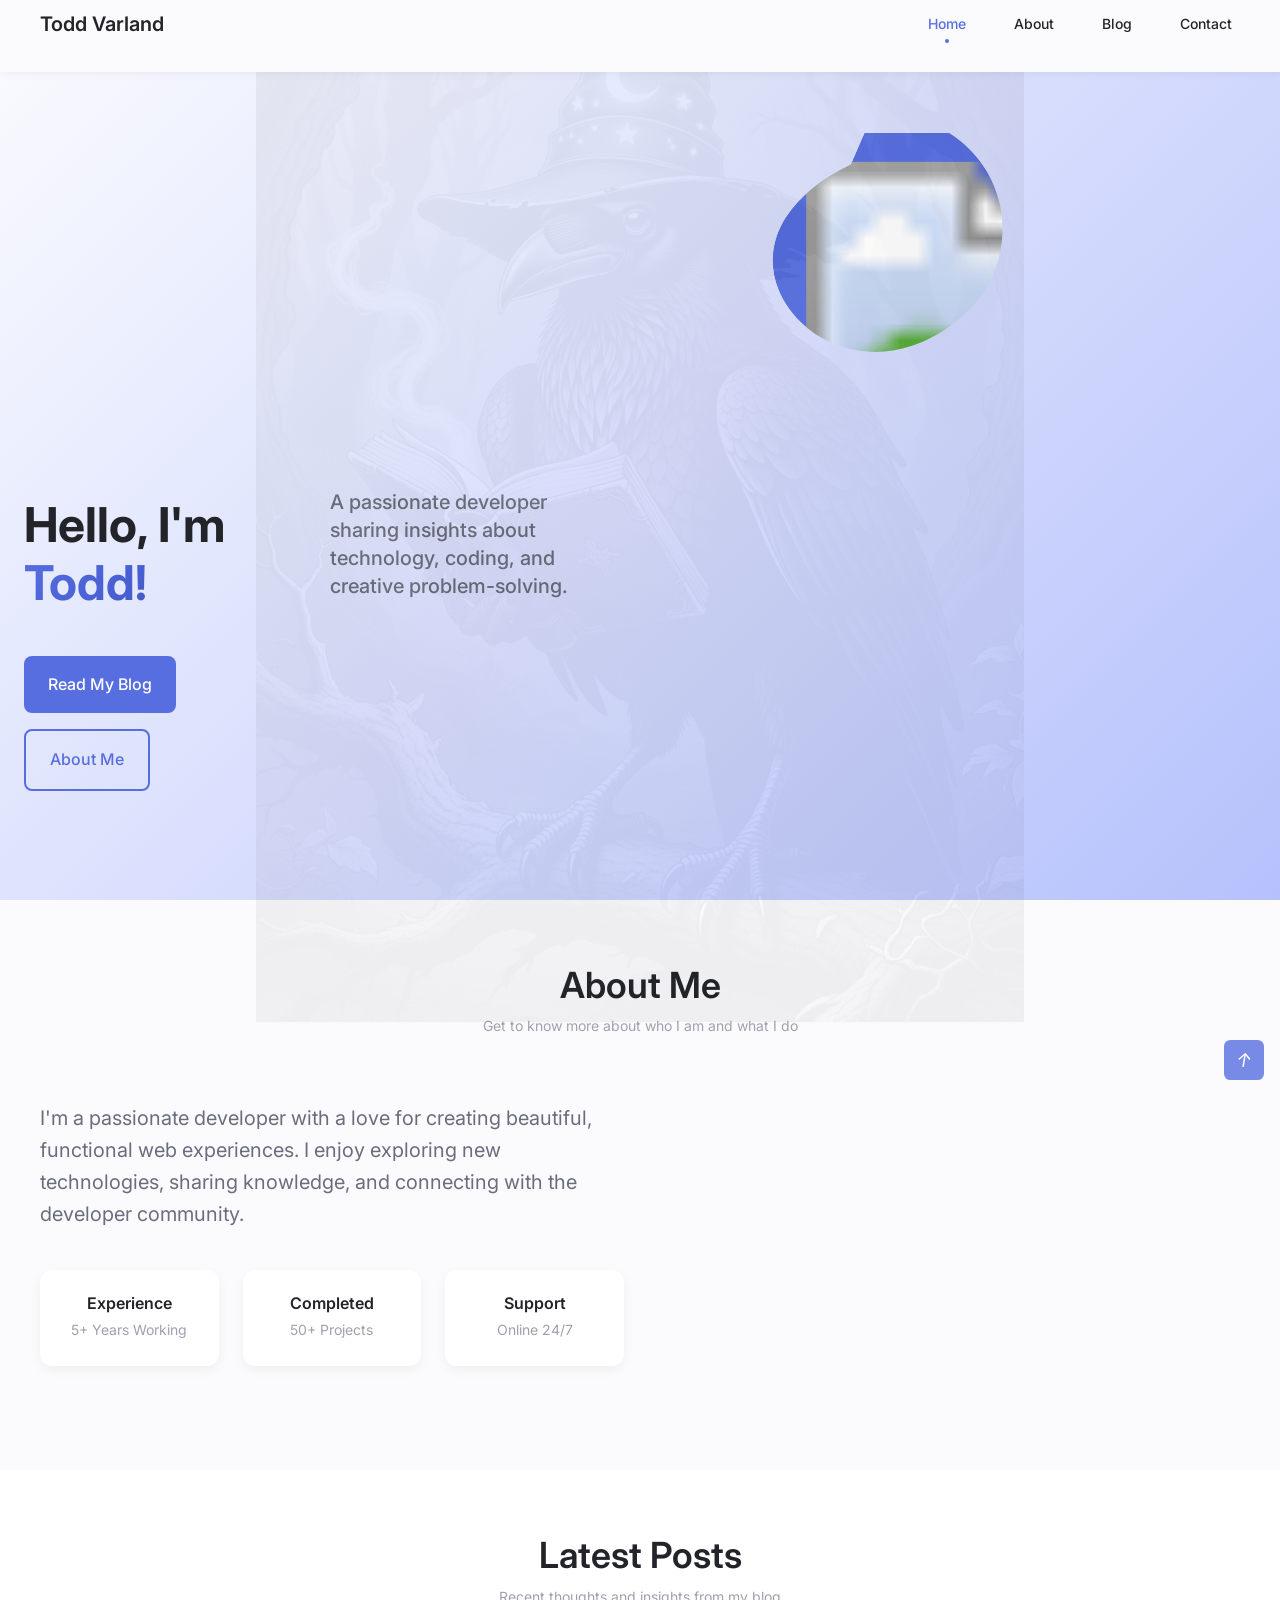
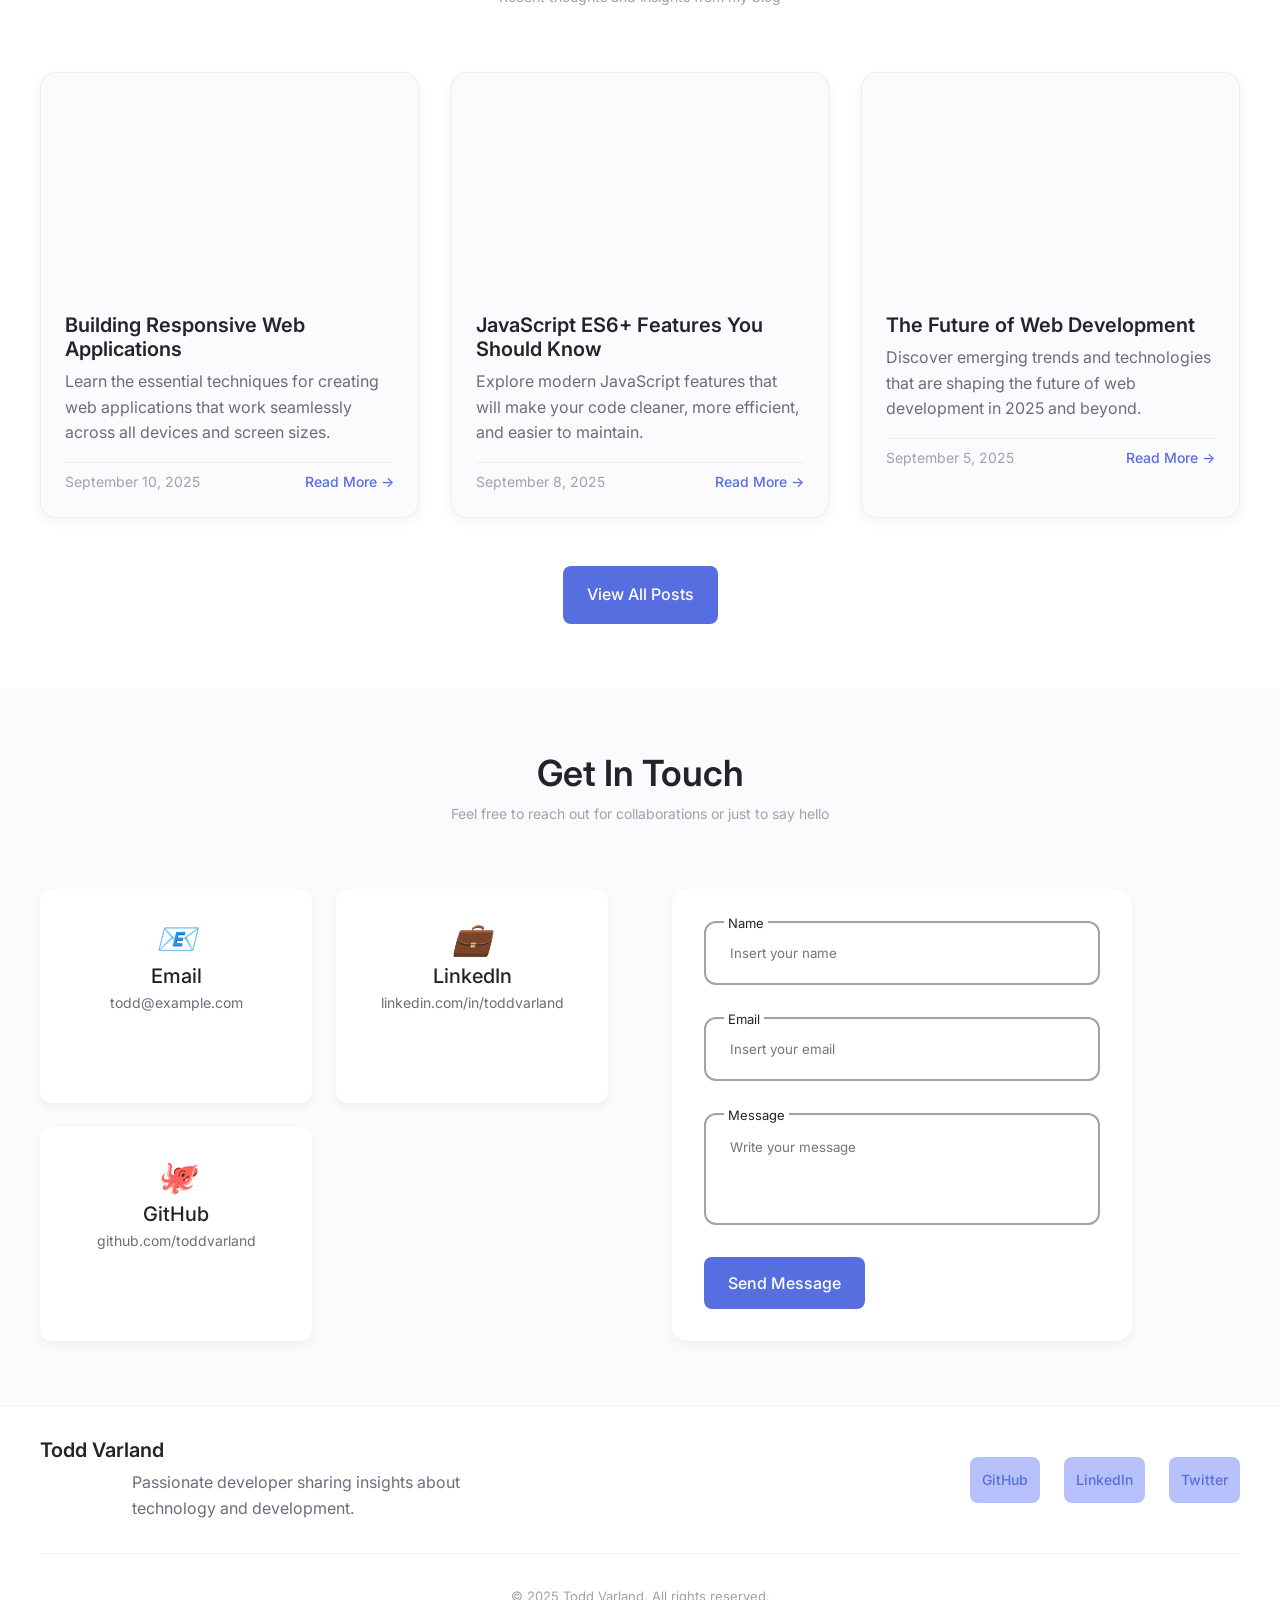
==== commit 2cb61c72: "Add YouTube video embed to home page" ====
--- a/index.html
+++ b/index.html
@@ -69,6 +69,11 @@
     <!-- Hero Section -->
     <section class="hero" id="home">
         <div class="hero__container">
+            <!-- YouTube Video -->
+            <div style="text-align: center; margin-bottom: 2rem;">
+                <iframe width="560" height="315" src="https://www.youtube.com/embed/QbT-LOn0QZo?si=uJTe1LK6P6Vy7qBy" title="YouTube video player" frameborder="0" allow="accelerometer; autoplay; clipboard-write; encrypted-media; gyroscope; picture-in-picture; web-share" referrerpolicy="strict-origin-when-cross-origin" allowfullscreen></iframe>
+            </div>
+            
             <div class="hero__content">
                 <h1 class="hero__title">
                     Hello, I'm <span class="hero__highlight">Todd!</span>
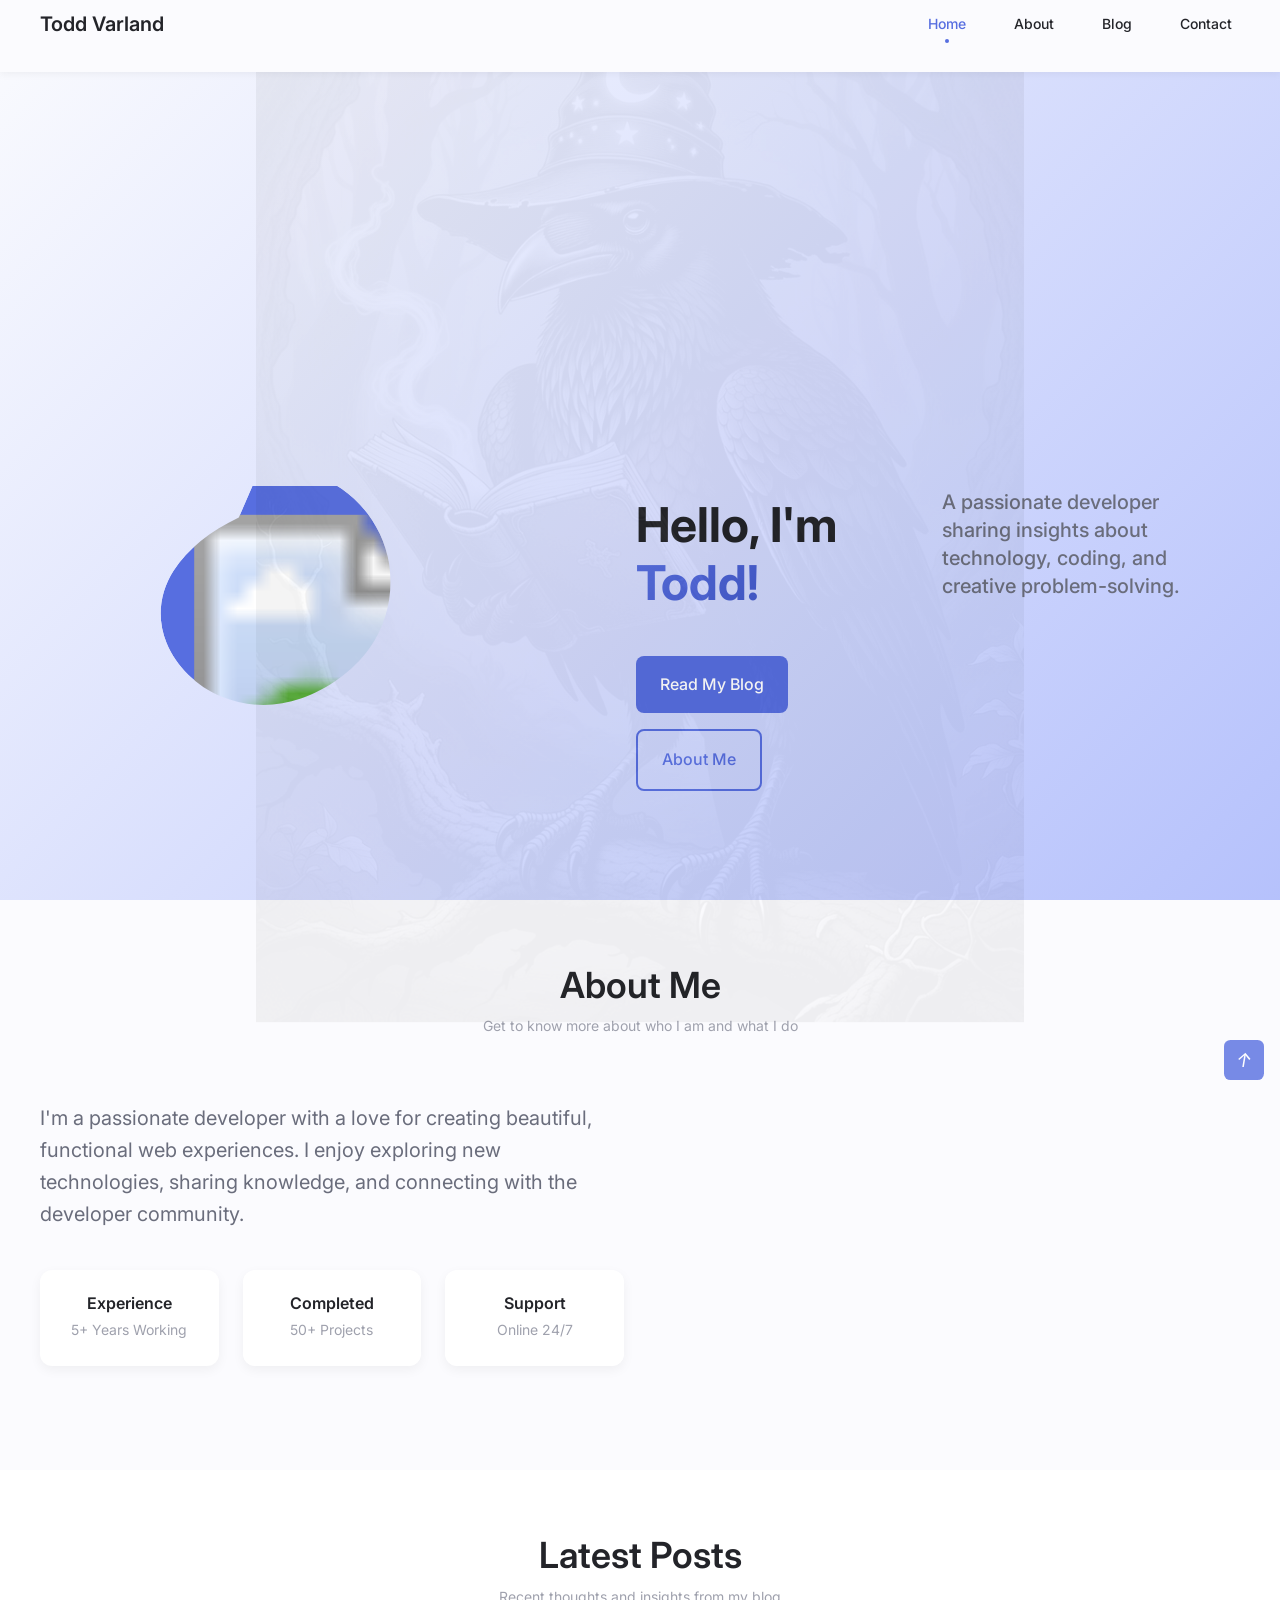
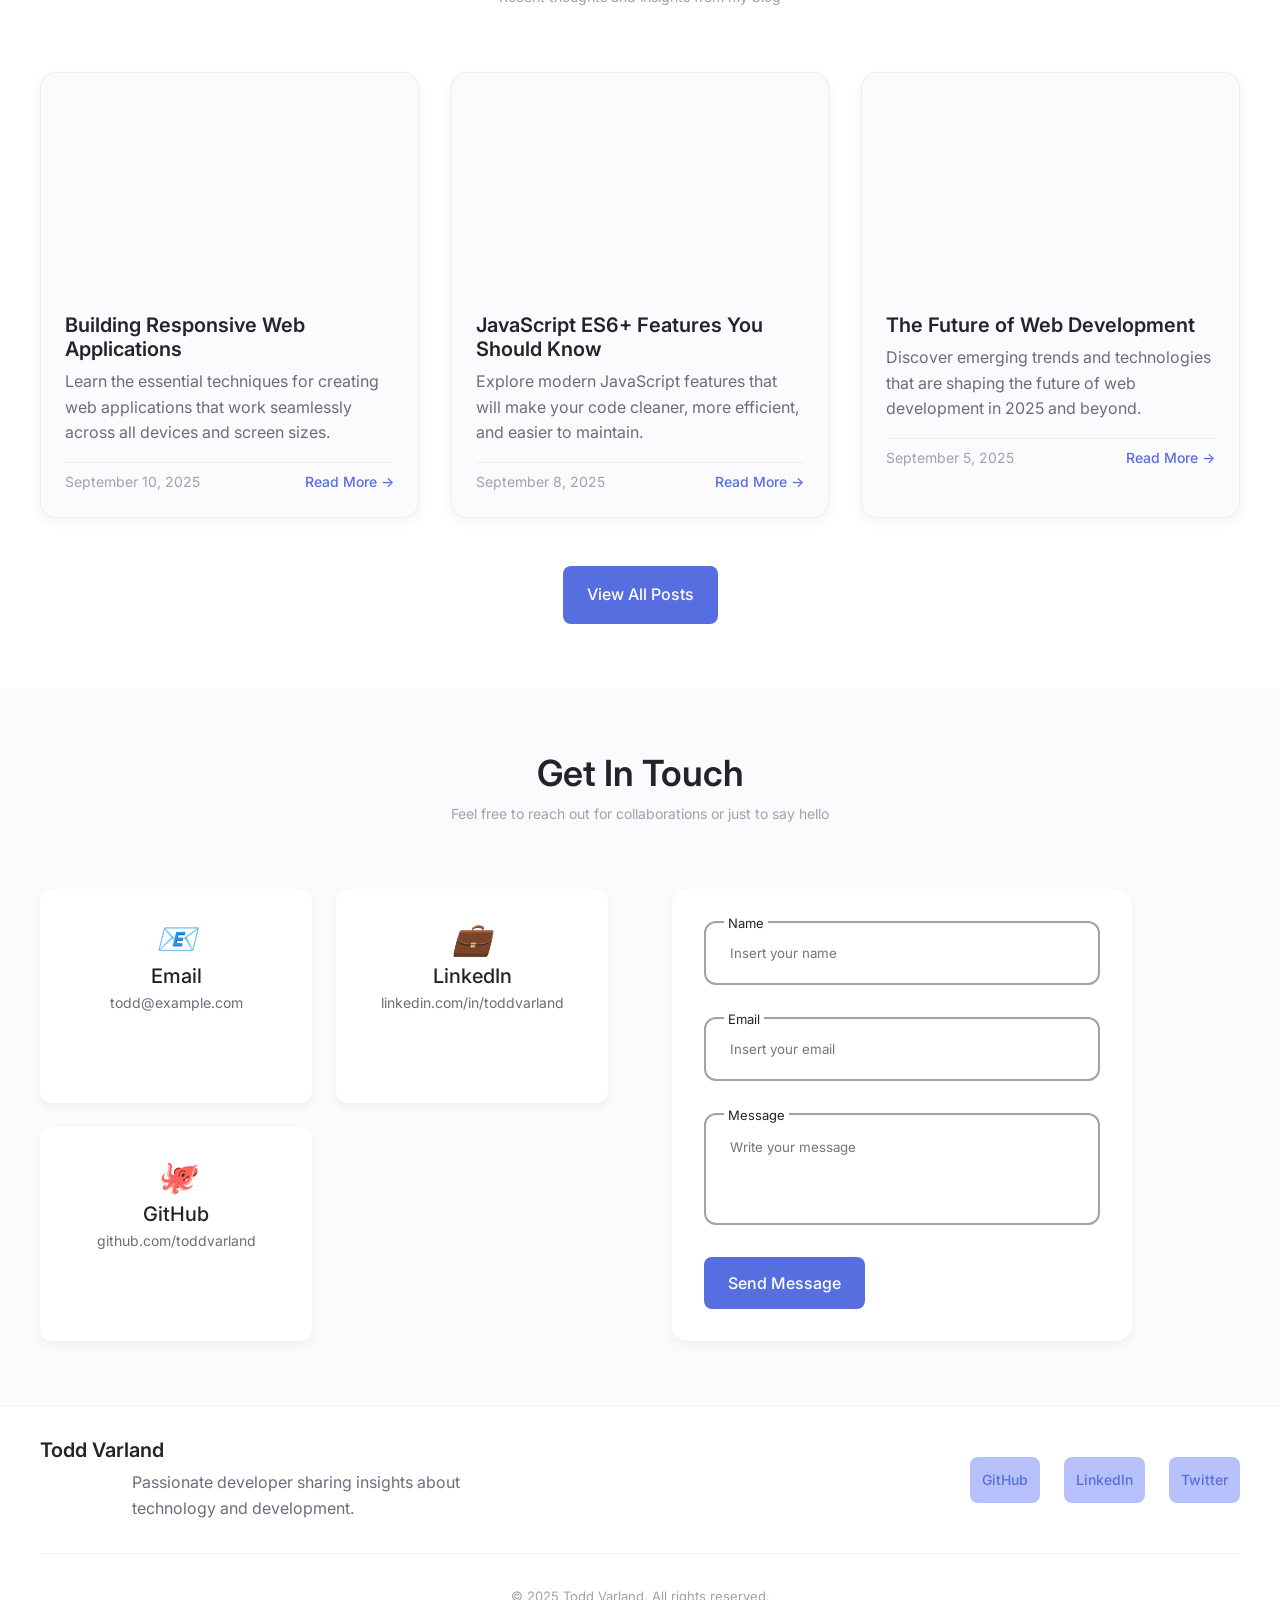
==== commit bdd51bd8: "Add second YouTube video to home page" ====
--- a/index.html
+++ b/index.html
@@ -72,6 +72,11 @@
             <!-- YouTube Video -->
             <div style="text-align: center; margin-bottom: 2rem;">
                 <iframe width="560" height="315" src="https://www.youtube.com/embed/QbT-LOn0QZo?si=uJTe1LK6P6Vy7qBy" title="YouTube video player" frameborder="0" allow="accelerometer; autoplay; clipboard-write; encrypted-media; gyroscope; picture-in-picture; web-share" referrerpolicy="strict-origin-when-cross-origin" allowfullscreen></iframe>
+            </div>
+            
+            <!-- YouTube Video -->
+            <div style="text-align: center; margin-bottom: 2rem;">
+                <iframe width="560" height="315" src="https://www.youtube.com/embed/aiNusSt2ODg?si=88WsG77lBadWJw-V" title="YouTube video player" frameborder="0" allow="accelerometer; autoplay; clipboard-write; encrypted-media; gyroscope; picture-in-picture; web-share" referrerpolicy="strict-origin-when-cross-origin" allowfullscreen></iframe>
             </div>
             
             <div class="hero__content">
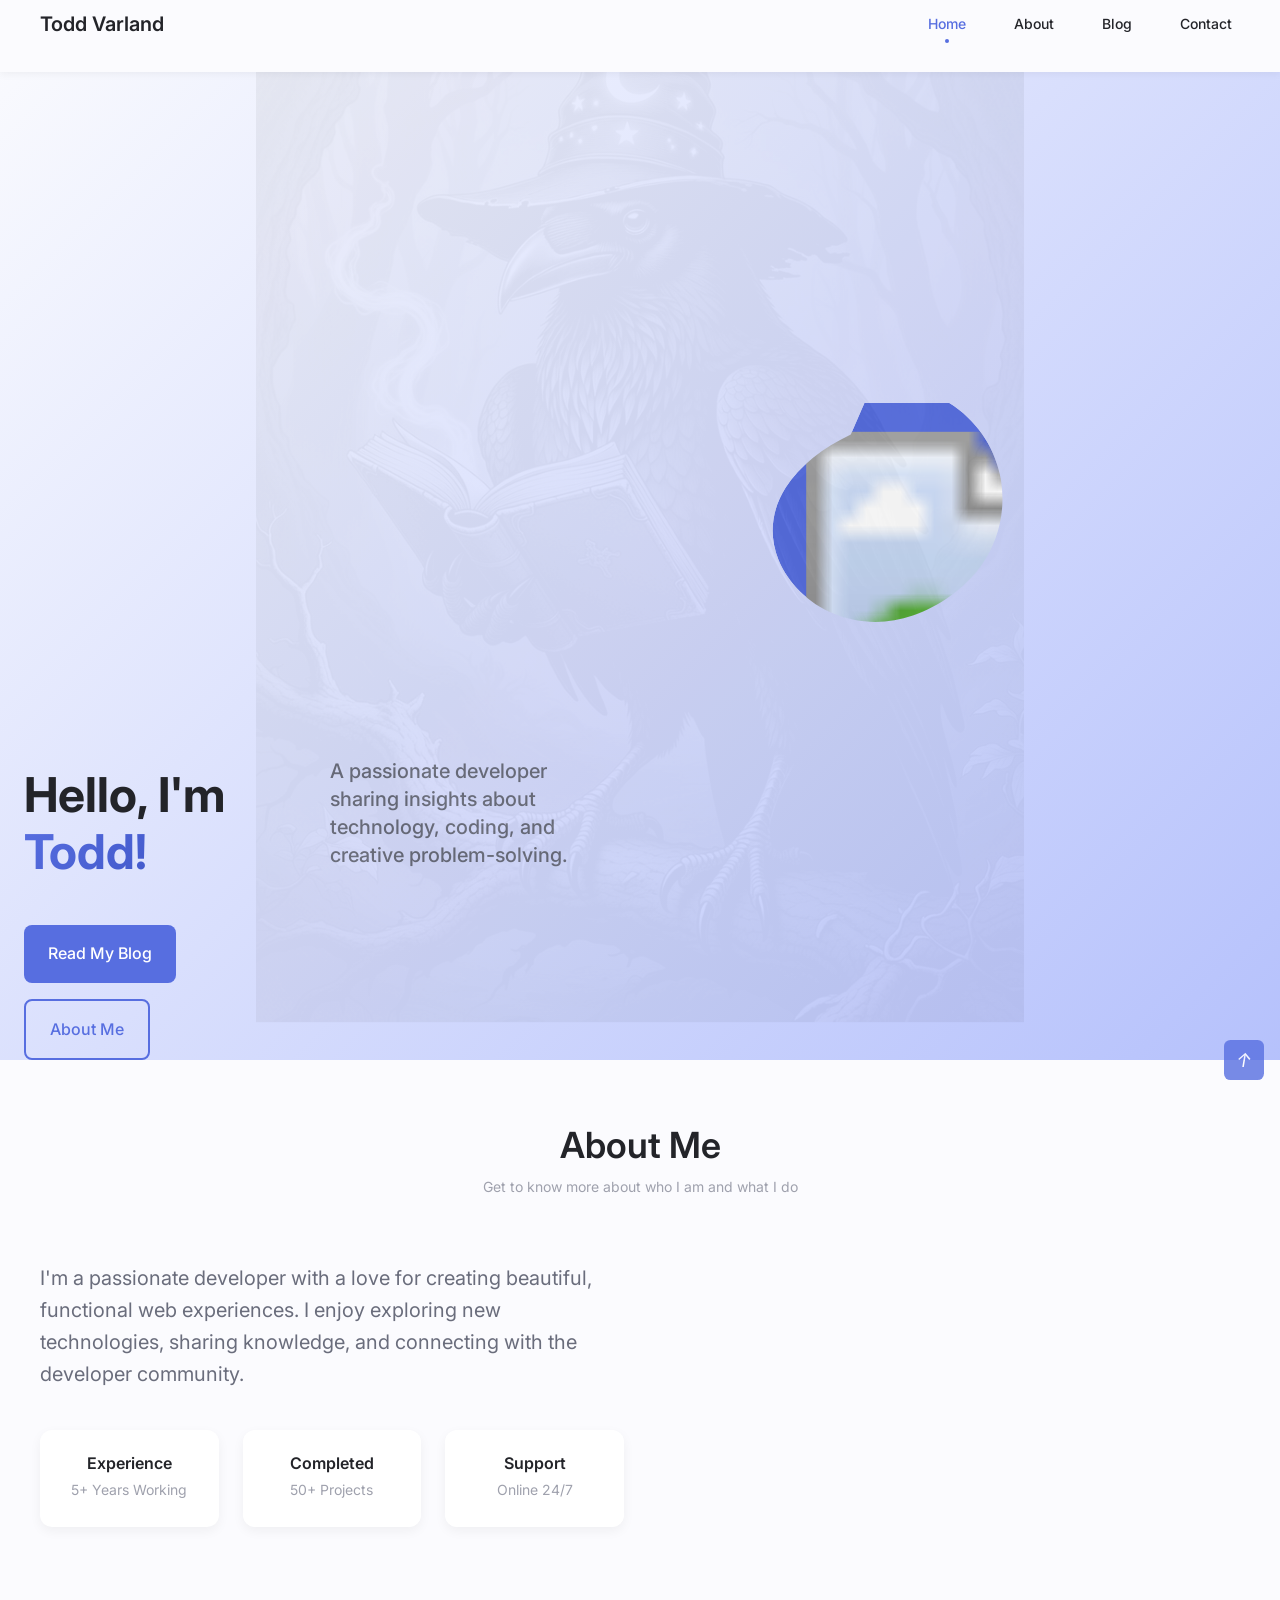
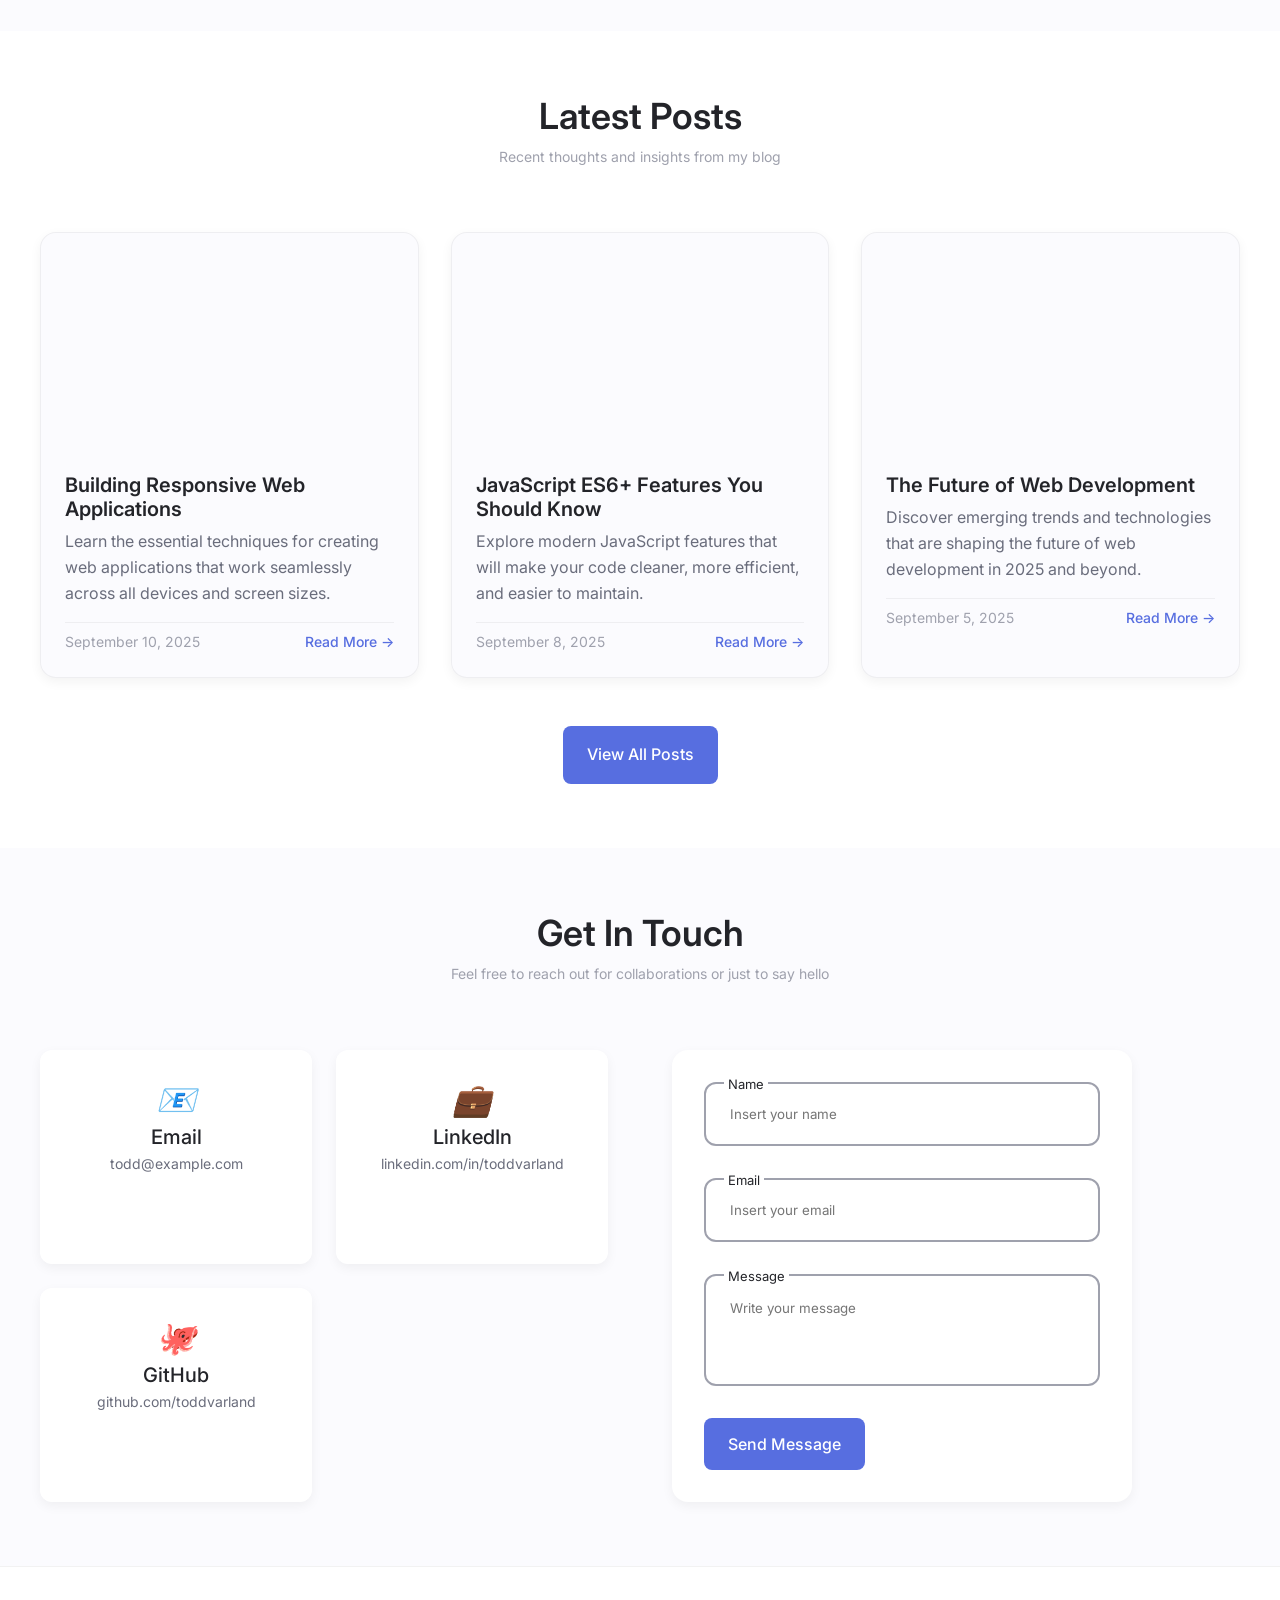
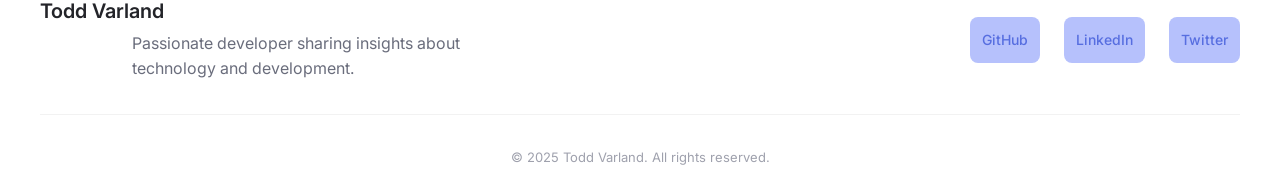
==== commit 8481ac0f: "Add third YouTube video to home page" ====
--- a/index.html
+++ b/index.html
@@ -77,6 +77,11 @@
             <!-- YouTube Video -->
             <div style="text-align: center; margin-bottom: 2rem;">
                 <iframe width="560" height="315" src="https://www.youtube.com/embed/aiNusSt2ODg?si=88WsG77lBadWJw-V" title="YouTube video player" frameborder="0" allow="accelerometer; autoplay; clipboard-write; encrypted-media; gyroscope; picture-in-picture; web-share" referrerpolicy="strict-origin-when-cross-origin" allowfullscreen></iframe>
+            </div>
+            
+            <!-- YouTube Video -->
+            <div style="text-align: center; margin-bottom: 2rem;">
+                <iframe width="560" height="315" src="https://www.youtube.com/embed/lfKD7o6FZhU" title="YouTube video player" frameborder="0" allow="accelerometer; autoplay; clipboard-write; encrypted-media; gyroscope; picture-in-picture; web-share" referrerpolicy="strict-origin-when-cross-origin" allowfullscreen></iframe>
             </div>
             
             <div class="hero__content">
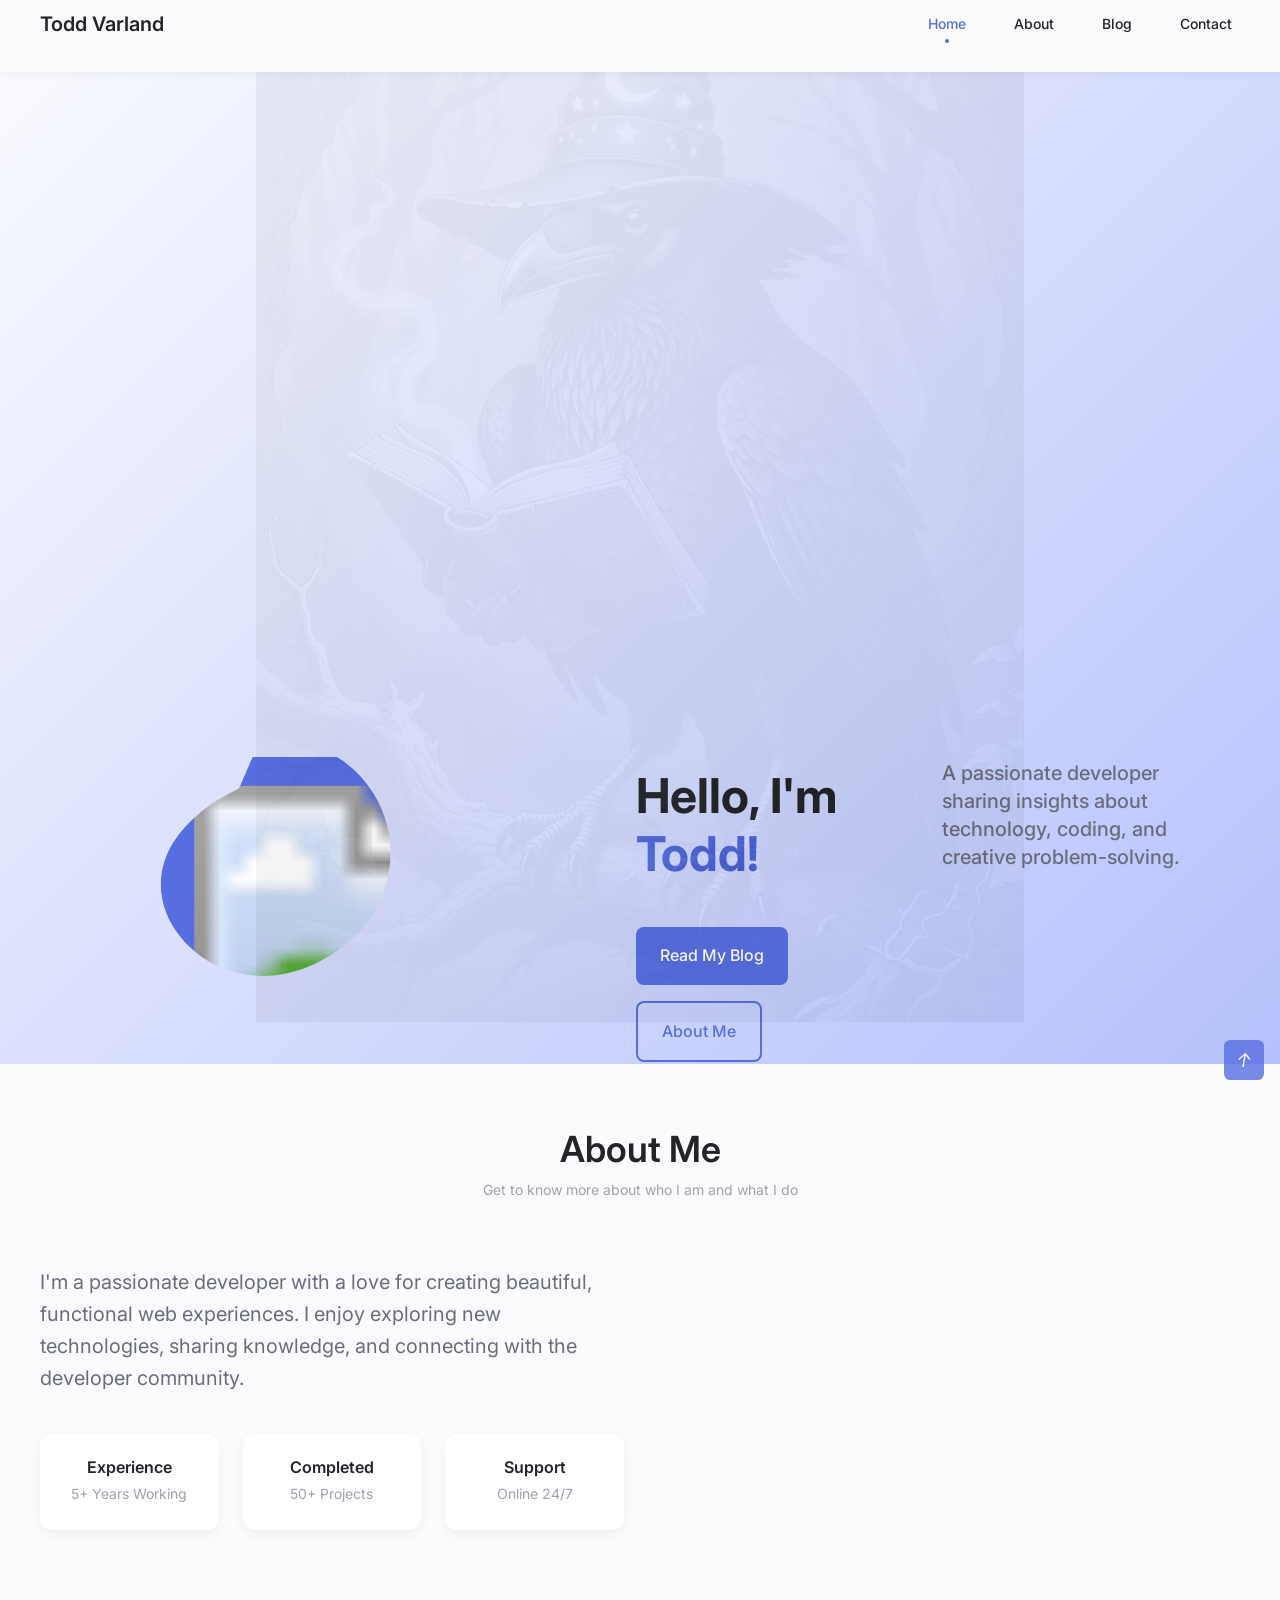
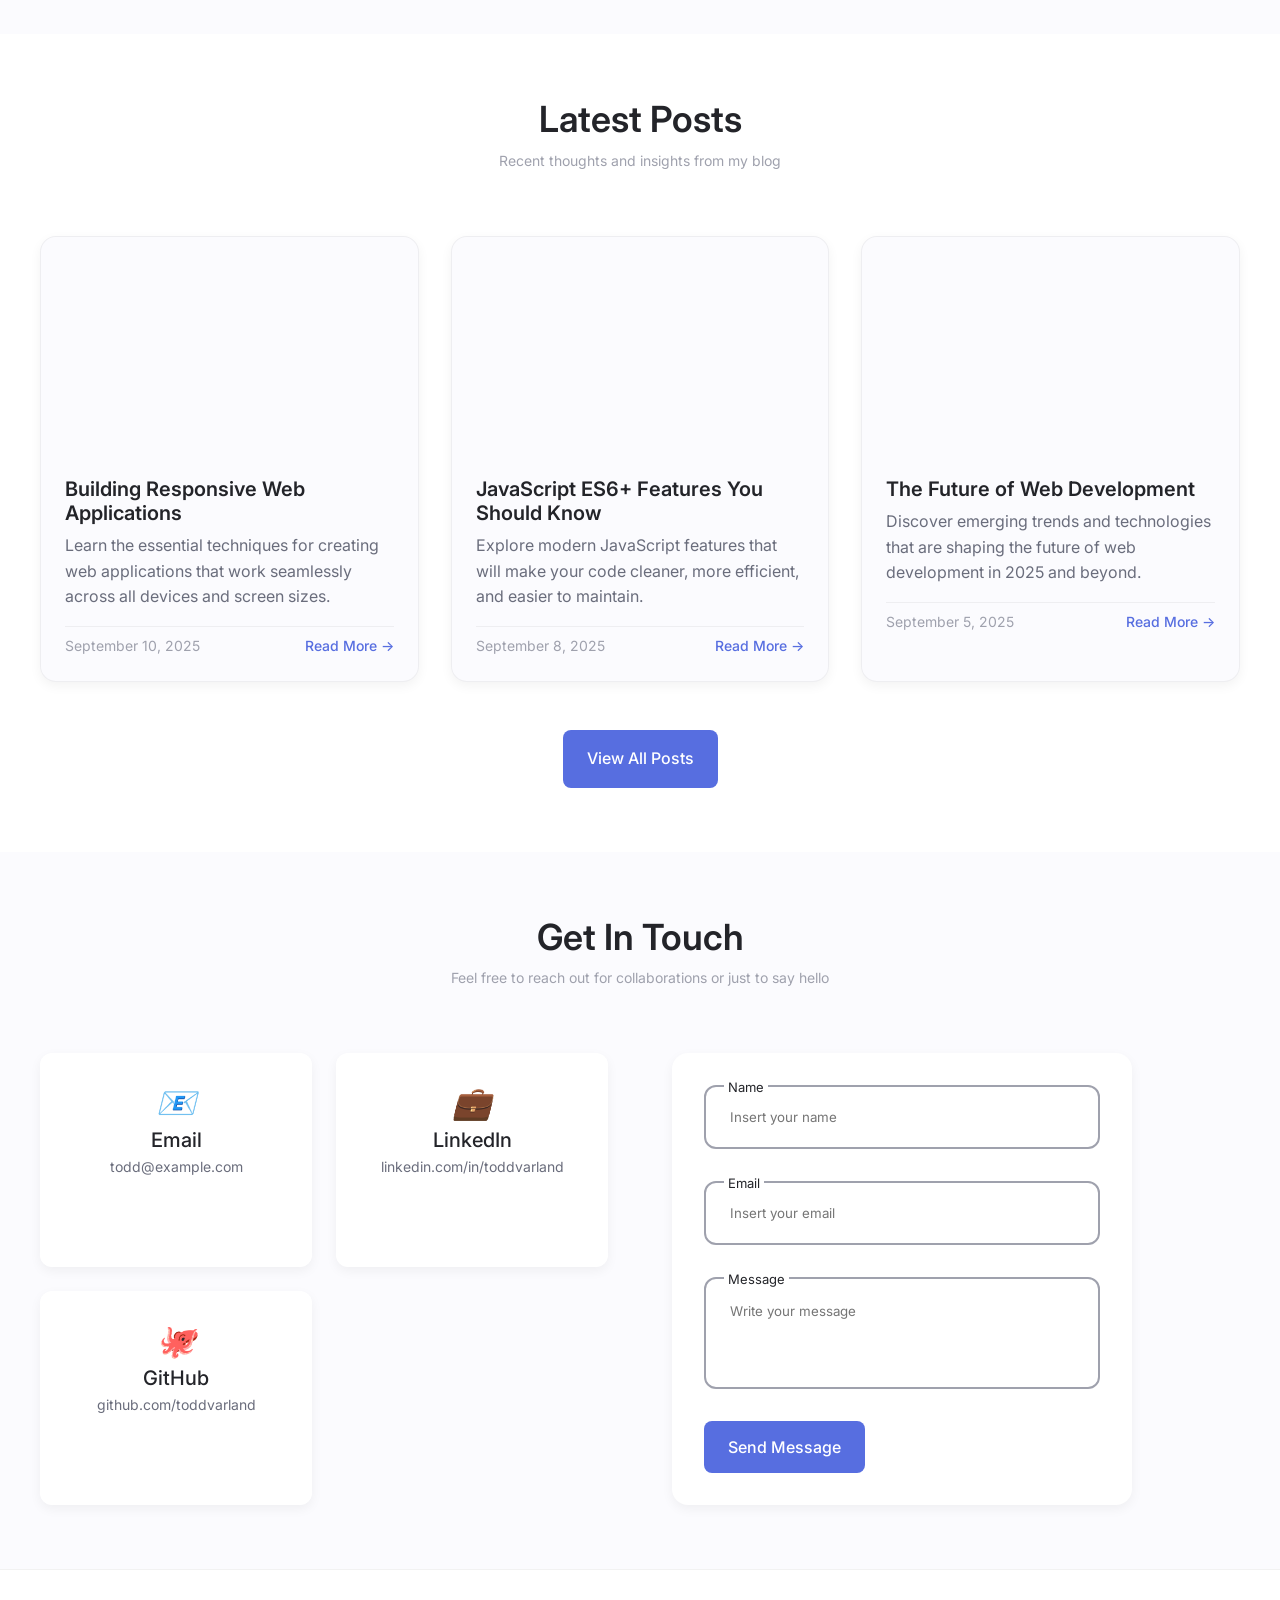
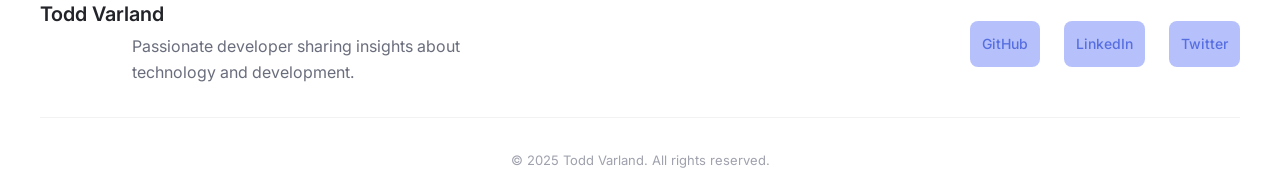
==== commit 339a140f: "Add fourth YouTube video to home page" ====
--- a/index.html
+++ b/index.html
@@ -82,6 +82,11 @@
             <!-- YouTube Video -->
             <div style="text-align: center; margin-bottom: 2rem;">
                 <iframe width="560" height="315" src="https://www.youtube.com/embed/lfKD7o6FZhU" title="YouTube video player" frameborder="0" allow="accelerometer; autoplay; clipboard-write; encrypted-media; gyroscope; picture-in-picture; web-share" referrerpolicy="strict-origin-when-cross-origin" allowfullscreen></iframe>
+            </div>
+            
+            <!-- YouTube Video -->
+            <div style="text-align: center; margin-bottom: 2rem;">
+                <iframe width="560" height="315" src="https://www.youtube.com/embed/nexLuXODhr0" title="YouTube video player" frameborder="0" allow="accelerometer; autoplay; clipboard-write; encrypted-media; gyroscope; picture-in-picture; web-share" referrerpolicy="strict-origin-when-cross-origin" allowfullscreen></iframe>
             </div>
             
             <div class="hero__content">
